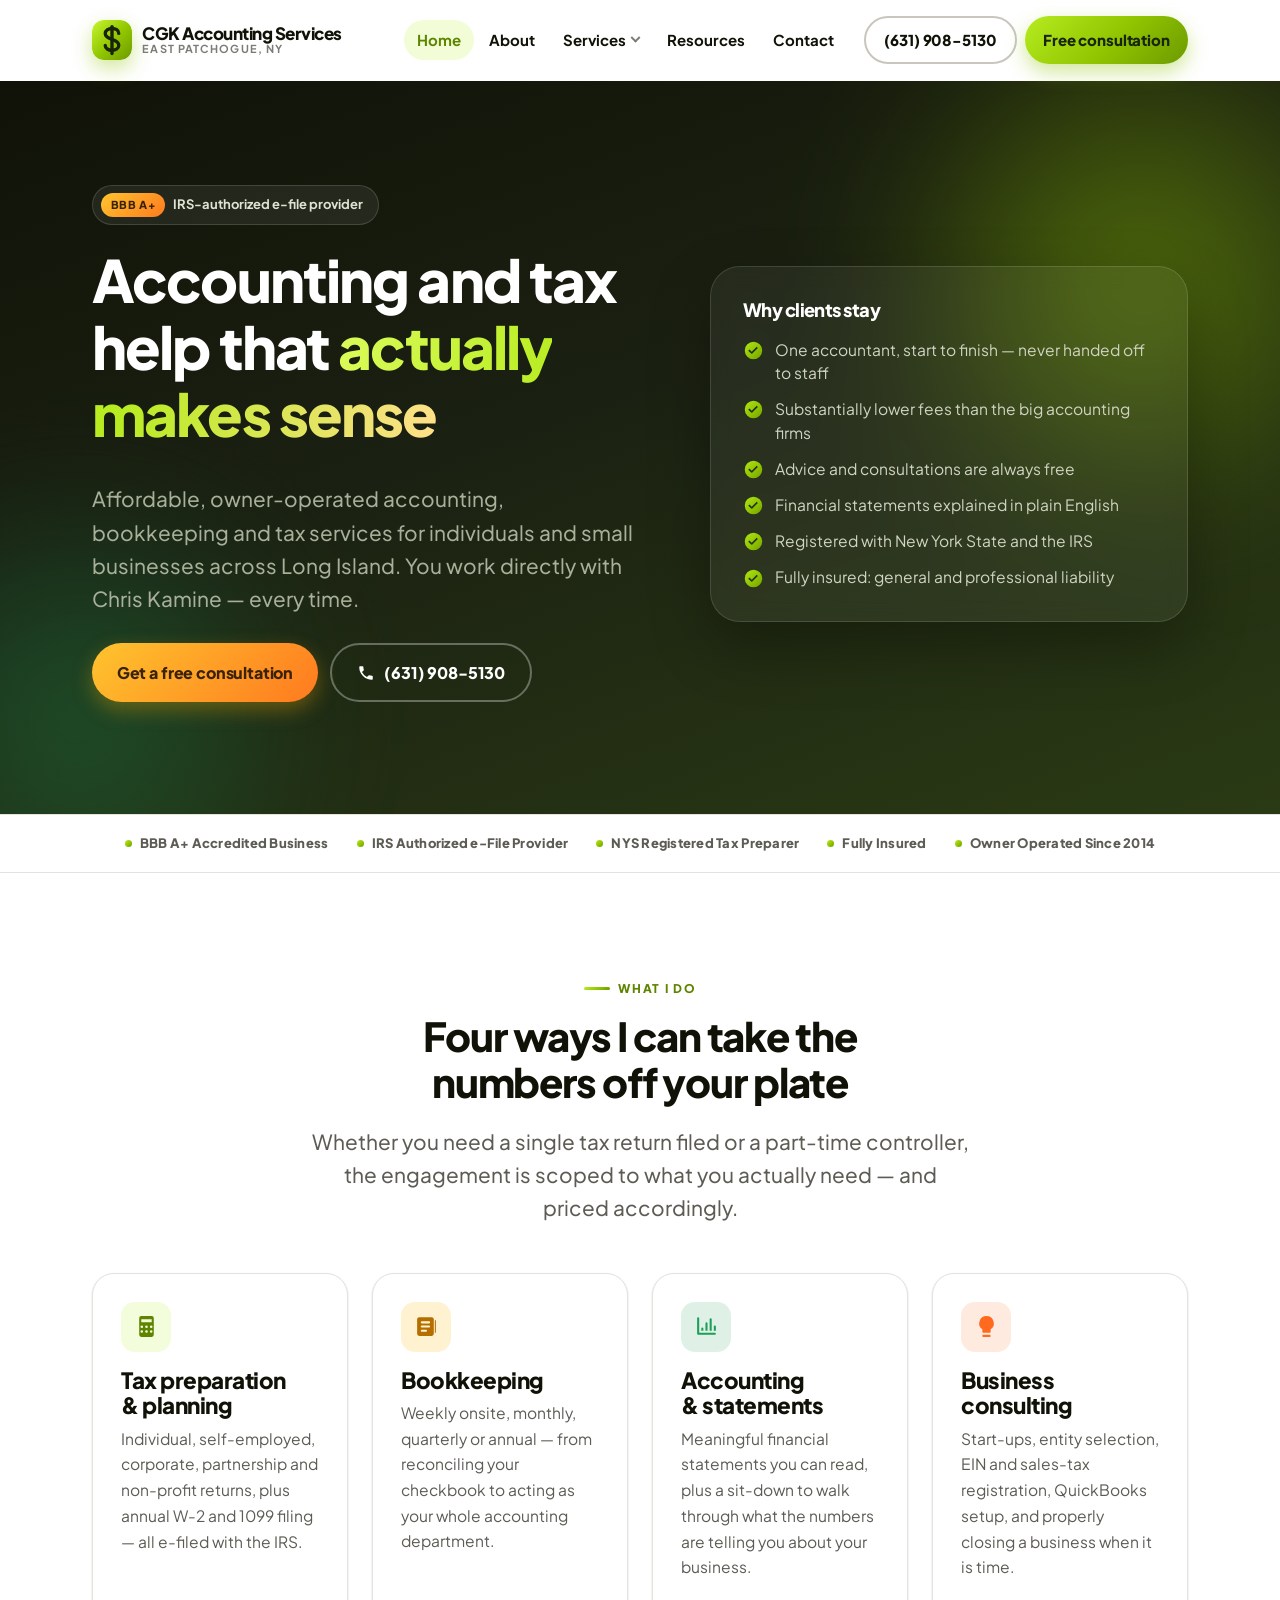
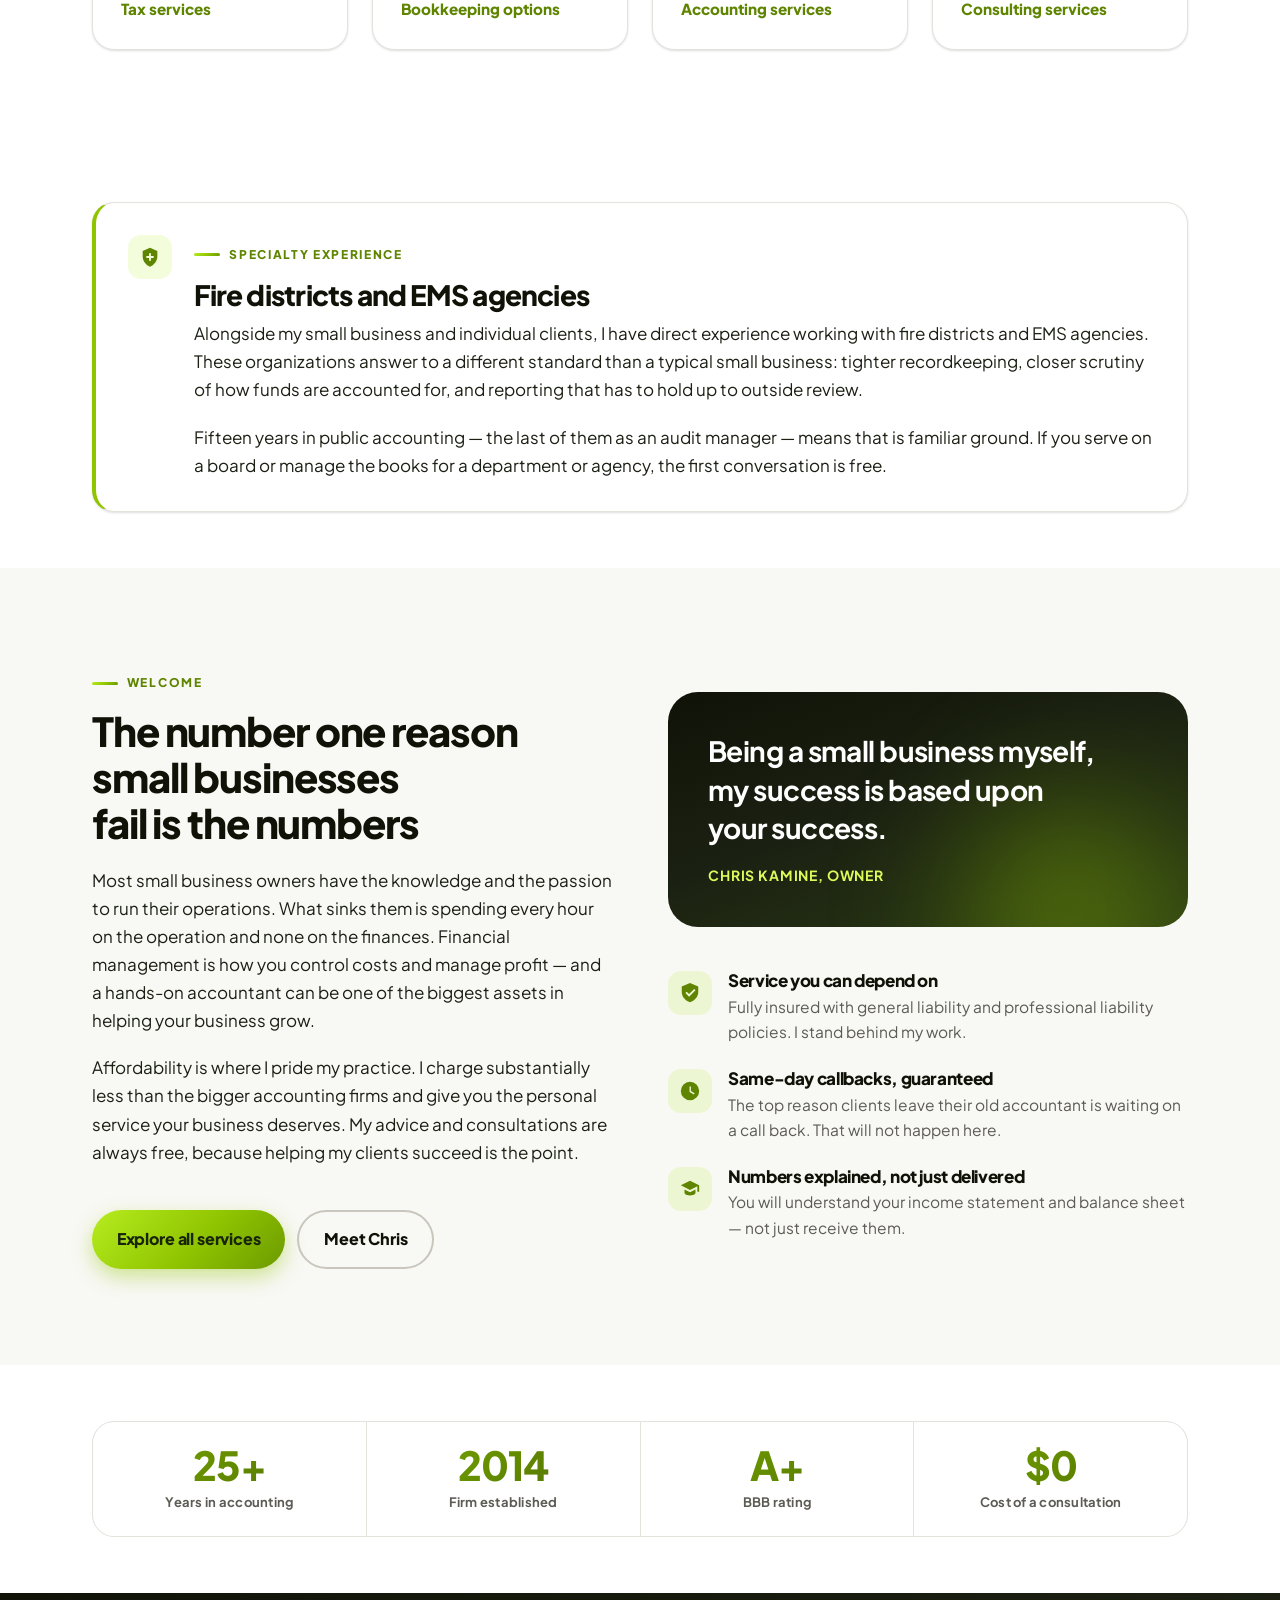
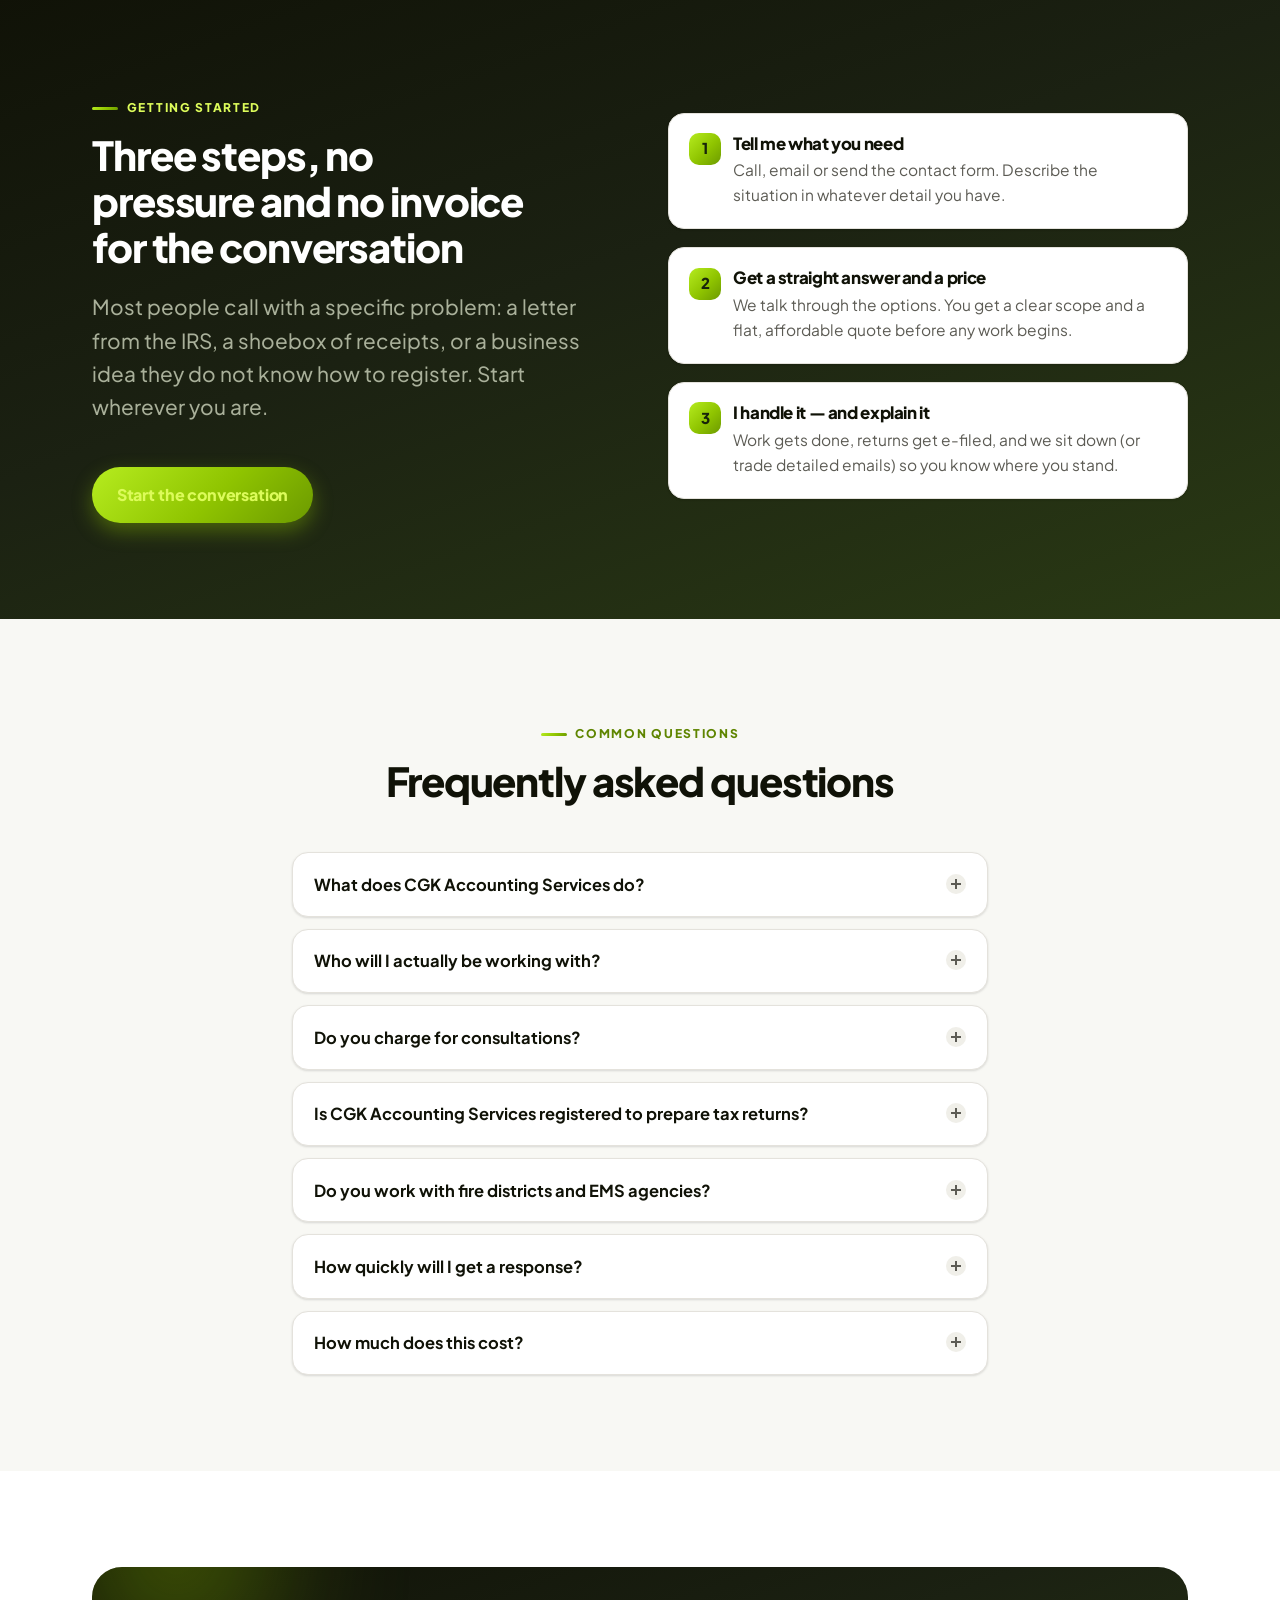
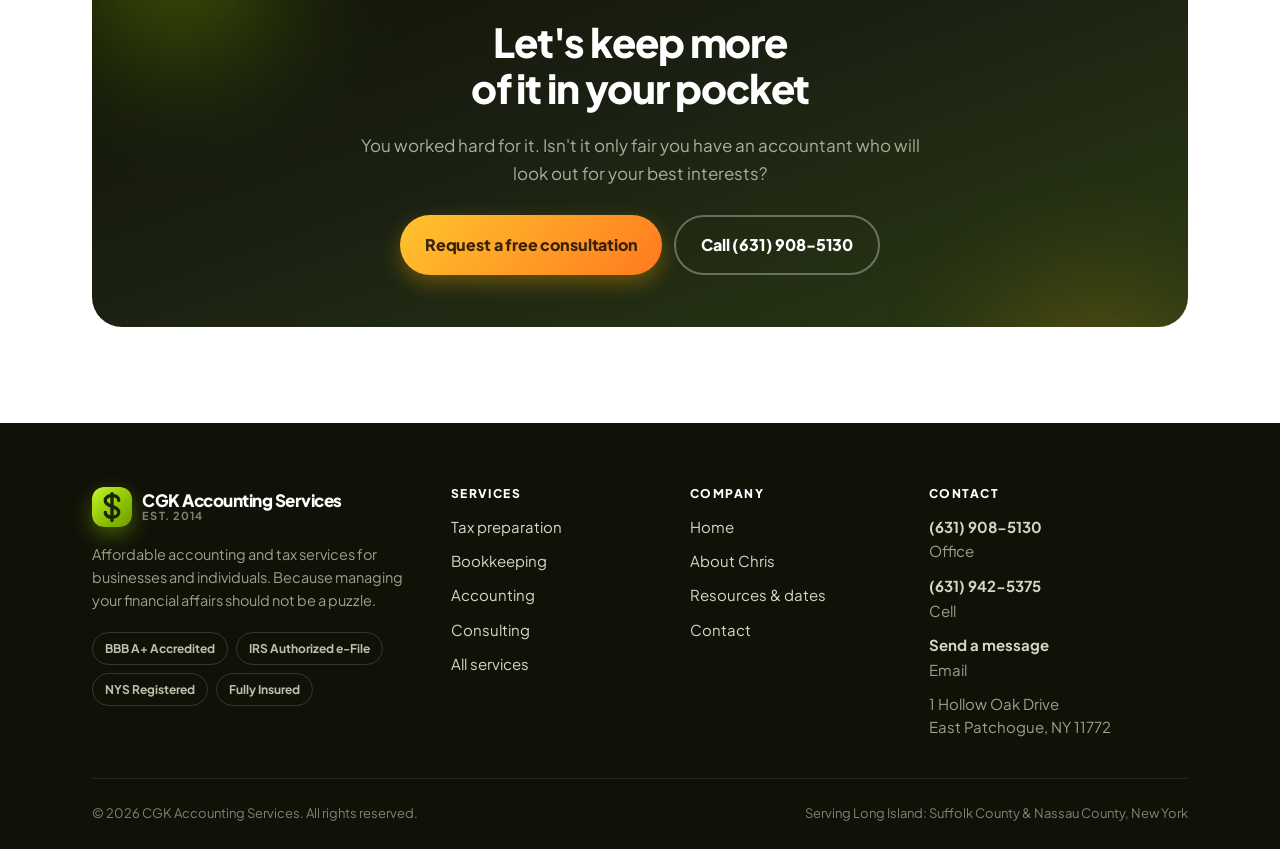
==== index.html @ fcd394e6 "recreated cgkAccounting site, streamlined appearance" ====
<!DOCTYPE html>
<html lang="en" class="no-js">
<head>
<meta charset="utf-8">
<meta name="viewport" content="width=device-width, initial-scale=1, viewport-fit=cover">

<title>Accountant &amp; Tax Preparer, East Patchogue NY | CGK Accounting</title>
<meta name="description" content="Affordable, owner-operated accounting, bookkeeping and tax preparation for Long Island individuals and small businesses. Chris Kamine — IRS-authorized e-file provider, BBB A+ accredited. Free consultations. Call (631) 908-5130.">
<link rel="canonical" href="https://www.cgkaccountingservices.com/">
<meta name="robots" content="index, follow, max-image-preview:large, max-snippet:-1, max-video-preview:-1">
<meta name="author" content="Christopher G. Kamine">
<meta name="geo.region" content="US-NY">
<meta name="geo.placename" content="East Patchogue, New York">
<meta name="theme-color" content="#ffffff" media="(prefers-color-scheme: light)">
<meta name="theme-color" content="#101207" media="(prefers-color-scheme: dark)">

<meta property="og:type" content="website">
<meta property="og:site_name" content="CGK Accounting Services">
<meta property="og:locale" content="en_US">
<meta property="og:url" content="https://www.cgkaccountingservices.com/">
<meta property="og:title" content="CGK Accounting Services | Accountant &amp; Tax Preparer in East Patchogue, NY">
<meta property="og:description" content="Affordable, owner-operated accounting, bookkeeping and tax preparation for Long Island individuals and small businesses. Free consultations. Call (631) 908-5130.">
<meta property="og:image" content="https://www.cgkaccountingservices.com/assets/img/og-image.png">
<meta property="og:image:width" content="1200">
<meta property="og:image:height" content="630">
<meta property="og:image:alt" content="CGK Accounting Services — affordable accounting and tax help on Long Island">
<meta name="twitter:card" content="summary_large_image">
<meta name="twitter:title" content="CGK Accounting Services | Accountant &amp; Tax Preparer in East Patchogue, NY">
<meta name="twitter:description" content="Affordable, owner-operated accounting, bookkeeping and tax preparation for Long Island individuals and small businesses.">
<meta name="twitter:image" content="https://www.cgkaccountingservices.com/assets/img/og-image.png">

<link rel="icon" href="/assets/img/favicon.svg" type="image/svg+xml">
<link rel="apple-touch-icon" href="/assets/img/apple-touch-icon.png">
<link rel="manifest" href="/site.webmanifest">

<link rel="preconnect" href="https://fonts.googleapis.com">
<link rel="preconnect" href="https://fonts.gstatic.com" crossorigin>
<link rel="stylesheet" href="https://fonts.googleapis.com/css2?family=Plus+Jakarta+Sans:wght@400;500;600;700;800&amp;display=swap">
<link rel="stylesheet" href="/assets/css/styles.css">
<script src="/assets/js/main.js" defer></script>

<script type="application/ld+json">
{
  "@context": "https://schema.org",
  "@graph": [
    {
      "@type": "AccountingService",
      "@id": "https://www.cgkaccountingservices.com/#business",
      "name": "CGK Accounting Services",
      "alternateName": "CGK Accounting",
      "url": "https://www.cgkaccountingservices.com/",
      "image": "https://www.cgkaccountingservices.com/assets/img/og-image.png",
      "logo": "https://www.cgkaccountingservices.com/assets/img/logo-mark.svg",
      "description": "Owner-operated accounting, bookkeeping, tax preparation and business consulting for individuals and small businesses on Long Island, New York.",
      "slogan": "Because managing your financial affairs should not be a puzzle.",
      "telephone": "+1-631-908-5130",
      "faxNumber": "+1-631-223-0665",
      "email": "chris.kamine@gmail.com",
      "foundingDate": "2014-03-12",
      "priceRange": "$$",
      "currenciesAccepted": "USD",
      "knowsLanguage": "en-US",
      "address": {
        "@type": "PostalAddress",
        "streetAddress": "1 Hollow Oak Drive",
        "addressLocality": "East Patchogue",
        "addressRegion": "NY",
        "postalCode": "11772",
        "addressCountry": "US"
      },
      "geo": { "@type": "GeoCoordinates", "latitude": 40.7629, "longitude": -72.9757 },
      "areaServed": [
        { "@type": "AdministrativeArea", "name": "Suffolk County, New York" },
        { "@type": "AdministrativeArea", "name": "Nassau County, New York" },
        { "@type": "Place", "name": "Long Island, New York" }
      ],
      "knowsAbout": [
        "Tax preparation",
        "Bookkeeping",
        "Financial statement preparation",
        "Small business formation and dissolution",
        "Fire district accounting",
        "EMS agency accounting",
        "Non-profit accounting"
      ],
      "audience": [
        { "@type": "Audience", "audienceType": "Individuals and families" },
        { "@type": "Audience", "audienceType": "Small businesses" },
        { "@type": "Audience", "audienceType": "Fire districts" },
        { "@type": "Audience", "audienceType": "EMS agencies" },
        { "@type": "Audience", "audienceType": "Non-profit organizations" }
      ],
      "founder": { "@id": "https://www.cgkaccountingservices.com/#chris" },
      "employee": { "@id": "https://www.cgkaccountingservices.com/#chris" },
      "hasOfferCatalog": {
        "@type": "OfferCatalog",
        "name": "Accounting and tax services",
        "itemListElement": [
          { "@type": "Offer", "itemOffered": { "@type": "Service", "name": "Tax preparation and planning", "url": "https://www.cgkaccountingservices.com/tax.html" } },
          { "@type": "Offer", "itemOffered": { "@type": "Service", "name": "Bookkeeping", "url": "https://www.cgkaccountingservices.com/bookkeeping.html" } },
          { "@type": "Offer", "itemOffered": { "@type": "Service", "name": "Accounting and financial statements", "url": "https://www.cgkaccountingservices.com/accounting.html" } },
          { "@type": "Offer", "itemOffered": { "@type": "Service", "name": "Small business consulting", "url": "https://www.cgkaccountingservices.com/consulting.html" } }
        ]
      }
    },
    {
      "@type": "Person",
      "@id": "https://www.cgkaccountingservices.com/#chris",
      "name": "Christopher G. Kamine",
      "alternateName": "Chris Kamine",
      "jobTitle": "Owner and Accountant",
      "url": "https://www.cgkaccountingservices.com/about.html",
      "telephone": "+1-631-908-5130",
      "worksFor": { "@id": "https://www.cgkaccountingservices.com/#business" },
      "knowsAbout": ["Tax preparation", "Bookkeeping", "Financial statements", "Small business formation", "QuickBooks", "Payroll tax", "Sales tax", "Fire district accounting", "EMS agency accounting"],
      "alumniOf": { "@type": "CollegeOrUniversity", "name": "Dowling College" },
      "hasCredential": [
        { "@type": "EducationalOccupationalCredential", "credentialCategory": "degree", "educationalLevel": "Bachelor of Business Administration in Accounting", "recognizedBy": { "@type": "CollegeOrUniversity", "name": "Dowling College" } },
        { "@type": "EducationalOccupationalCredential", "credentialCategory": "Registered Tax Return Preparer", "recognizedBy": { "@type": "GovernmentOrganization", "name": "New York State Department of Taxation and Finance" } },
        { "@type": "EducationalOccupationalCredential", "credentialCategory": "IRS Authorized e-file Provider", "recognizedBy": { "@type": "GovernmentOrganization", "name": "Internal Revenue Service" } }
      ]
    },
    {
      "@type": "WebSite",
      "@id": "https://www.cgkaccountingservices.com/#website",
      "url": "https://www.cgkaccountingservices.com/",
      "name": "CGK Accounting Services",
      "publisher": { "@id": "https://www.cgkaccountingservices.com/#business" },
      "inLanguage": "en-US"
    },
    {
      "@type": "WebPage",
      "@id": "https://www.cgkaccountingservices.com/#webpage",
      "url": "https://www.cgkaccountingservices.com/",
      "name": "CGK Accounting Services | Accountant & Tax Preparer in East Patchogue, NY",
      "isPartOf": { "@id": "https://www.cgkaccountingservices.com/#website" },
      "about": { "@id": "https://www.cgkaccountingservices.com/#business" },
      "primaryImageOfPage": "https://www.cgkaccountingservices.com/assets/img/og-image.png",
      "inLanguage": "en-US"
    },
    {
      "@type": "FAQPage",
      "@id": "https://www.cgkaccountingservices.com/#faq",
      "mainEntity": [
        {
          "@type": "Question",
          "name": "What does CGK Accounting Services do?",
          "acceptedAnswer": { "@type": "Answer", "text": "CGK Accounting Services provides tax preparation and planning, bookkeeping, accounting and financial statements, and small business consulting. Clients include individuals, self-employed people, corporations, partnerships, non-profits, and fire districts and EMS agencies, primarily on Long Island, New York." }
        },
        {
          "@type": "Question",
          "name": "Who will I actually be working with?",
          "acceptedAnswer": { "@type": "Answer", "text": "Chris Kamine, the owner, personally handles every engagement. CGK Accounting Services is a one-person firm, so the person you speak with is the person doing your work." }
        },
        {
          "@type": "Question",
          "name": "Does CGK Accounting Services charge for consultations?",
          "acceptedAnswer": { "@type": "Answer", "text": "No. Advice and consultations are free and are considered part of the service. Questions and answers are never billed separately." }
        },
        {
          "@type": "Question",
          "name": "Is CGK Accounting Services registered to prepare tax returns?",
          "acceptedAnswer": { "@type": "Answer", "text": "Yes. CGK Accounting Services is registered as a tax return preparer with both New York State and the IRS, and is certified by the IRS as an authorized e-file provider. The firm carries both general liability and professional liability (malpractice) insurance and is an accredited business with an A+ rating from the Better Business Bureau." }
        },
        {
          "@type": "Question",
          "name": "Do you work with fire districts and EMS agencies?",
          "acceptedAnswer": { "@type": "Answer", "text": "Yes. In addition to small business and individual clients, CGK Accounting Services has direct experience working with fire districts and EMS agencies. These organizations operate under tighter recordkeeping and reporting expectations than a typical small business, and Chris Kamine's fifteen years in public accounting, the last of them as an audit manager, apply directly to that work." }
        },
        {
          "@type": "Question",
          "name": "How quickly will I get a response?",
          "acceptedAnswer": { "@type": "Answer", "text": "Calls and emails are returned the same business day, guaranteed. Messages sent through the website contact form receive a reply within 24 to 48 hours." }
        },
        {
          "@type": "Question",
          "name": "How much does an accountant at CGK Accounting Services cost?",
          "acceptedAnswer": { "@type": "Answer", "text": "CGK Accounting Services charges substantially less than larger accounting firms. Fees depend on the scope of work, and a quote is provided up front at no charge. Call (631) 908-5130 for pricing on your situation." }
        }
      ]
    }
  ]
}
</script>
</head>
<body>
<a class="skip-link" href="#main">Skip to main content</a>

<header class="site-header">
  <div class="wrap site-header__inner">
    <a class="brand" href="/">
      <img class="brand__mark" src="/assets/img/logo-mark.svg" width="40" height="40" alt="" loading="eager" decoding="async">
      <span class="brand__text">
        <span class="brand__name">CGK Accounting Services</span>
        <span class="brand__tag">East Patchogue, NY</span>
      </span>
    </a>

    <button class="nav-toggle" type="button" aria-expanded="false" aria-controls="site-nav">
      <span class="nav-toggle__bars" aria-hidden="true"></span>
      <span class="visually-hidden">Open menu</span>
    </button>

    <nav class="site-nav" id="site-nav" aria-label="Main">
      <ul class="site-nav__list">
        <li><a class="site-nav__link" href="/" aria-current="page">Home</a></li>
        <li><a class="site-nav__link" href="/about.html">About</a></li>
        <li class="has-sub">
          <button class="sub-toggle" type="button" aria-expanded="false" aria-controls="submenu-services">
            Services <span class="chev" aria-hidden="true"></span>
          </button>
          <ul class="submenu" id="submenu-services">
            <li><a href="/services.html">All services</a></li>
            <li><a href="/tax.html">Tax preparation &amp; planning</a></li>
            <li><a href="/bookkeeping.html">Bookkeeping</a></li>
            <li><a href="/accounting.html">Accounting &amp; financial statements</a></li>
            <li><a href="/consulting.html">Business consulting</a></li>
          </ul>
        </li>
        <li><a class="site-nav__link" href="/resources.html">Resources</a></li>
        <li><a class="site-nav__link" href="/contact-us.html">Contact</a></li>
      </ul>
      <div class="site-nav__cta">
        <a class="btn btn--ghost btn--sm" href="tel:+16319085130">(631) 908-5130</a>
        <a class="btn btn--sm" href="/contact-us.html">Free consultation</a>
      </div>
    </nav>
  </div>
</header>

<main id="main">

  <!-- ===================== Hero ===================== -->
  <section class="hero">
    <div class="wrap hero__grid">
      <div>
        <p class="hero__badge"><b>BBB A+</b> IRS-authorized e-file provider</p>
        <h1>Accounting and tax help that <span class="gradient-text">actually makes sense</span></h1>
        <p class="lede">
          Affordable, owner-operated accounting, bookkeeping and tax services for individuals and
          small businesses across Long Island. You work directly with Chris Kamine — every time.
        </p>
        <div class="btn-row">
          <a class="btn btn--gold" href="/contact-us.html">Get a free consultation</a>
          <a class="btn btn--ghost" href="tel:+16319085130">
            <svg class="ico" viewBox="0 0 24 24" fill="currentColor" aria-hidden="true"><path d="M6.6 10.8a15.1 15.1 0 0 0 6.6 6.6l2.2-2.2a1 1 0 0 1 1-.25 11.4 11.4 0 0 0 3.6.58 1 1 0 0 1 1 1V20a1 1 0 0 1-1 1A17 17 0 0 1 3 4a1 1 0 0 1 1-1h3.5a1 1 0 0 1 1 1c0 1.25.2 2.46.57 3.6a1 1 0 0 1-.25 1l-2.22 2.2Z"/></svg>
            (631) 908-5130
          </a>
        </div>
      </div>

      <div class="hero__card reveal">
        <h2>Why clients stay</h2>
        <ul class="checklist">
          <li>One accountant, start to finish — never handed off to staff</li>
          <li>Substantially lower fees than the big accounting firms</li>
          <li>Advice and consultations are always free</li>
          <li>Financial statements explained in plain English</li>
          <li>Registered with New York State and the IRS</li>
          <li>Fully insured: general and professional liability</li>
        </ul>
      </div>
    </div>
  </section>

  <div class="trustbar">
    <div class="wrap">
      <ul class="trustbar__list">
        <li>BBB A+ Accredited Business</li>
        <li>IRS Authorized e-File Provider</li>
        <li>NYS Registered Tax Preparer</li>
        <li>Fully Insured</li>
        <li>Owner Operated Since 2014</li>
      </ul>
    </div>
  </div>

  <!-- ===================== Services ===================== -->
  <section class="section" aria-labelledby="services-h">
    <div class="wrap">
      <div class="section-head section-head--center reveal">
        <p class="eyebrow">What I do</p>
        <h2 id="services-h">Four ways I can take the numbers off your plate</h2>
        <p class="lede">
          Whether you need a single tax return filed or a part-time controller, the engagement is
          scoped to what you actually need — and priced accordingly.
        </p>
      </div>

      <div class="grid grid--4 reveal-group">
        <article class="card">
          <div class="card__icon" aria-hidden="true">
            <svg viewBox="0 0 24 24" fill="currentColor"><path d="M7 2h10a2 2 0 0 1 2 2v16a2 2 0 0 1-2 2H7a2 2 0 0 1-2-2V4a2 2 0 0 1 2-2Zm0 3v3h10V5H7Zm.5 6a1.25 1.25 0 1 0 0 2.5 1.25 1.25 0 0 0 0-2.5Zm4.5 0a1.25 1.25 0 1 0 0 2.5 1.25 1.25 0 0 0 0-2.5Zm4.5 0a1.25 1.25 0 1 0 0 2.5 1.25 1.25 0 0 0 0-2.5ZM7.5 15.5a1.25 1.25 0 1 0 0 2.5 1.25 1.25 0 0 0 0-2.5Zm4.5 0a1.25 1.25 0 1 0 0 2.5 1.25 1.25 0 0 0 0-2.5Zm4.5 0a1.25 1.25 0 1 0 0 2.5 1.25 1.25 0 0 0 0-2.5Z"/></svg>
          </div>
          <h3>Tax preparation &amp; planning</h3>
          <p>
            Individual, self-employed, corporate, partnership and non-profit returns, plus annual
            W-2 and 1099 filing — all e-filed with the IRS.
          </p>
          <a class="arrow-link card__link" href="/tax.html">Tax services</a>
        </article>

        <article class="card card--gold">
          <div class="card__icon" aria-hidden="true">
            <svg viewBox="0 0 24 24" fill="currentColor"><path d="M5 3h12a2 2 0 0 1 2 2v14a2 2 0 0 1-2 2H5a2 2 0 0 1-2-2V5a2 2 0 0 1 2-2Zm2.5 4a1 1 0 0 0 0 2h7a1 1 0 1 0 0-2h-7Zm0 4a1 1 0 1 0 0 2h7a1 1 0 1 0 0-2h-7Zm0 4a1 1 0 1 0 0 2h4a1 1 0 1 0 0-2h-4ZM20 6h1v12h-1V6Z"/></svg>
          </div>
          <h3>Bookkeeping</h3>
          <p>
            Weekly onsite, monthly, quarterly or annual — from reconciling your checkbook to acting
            as your whole accounting department.
          </p>
          <a class="arrow-link card__link" href="/bookkeeping.html">Bookkeeping options</a>
        </article>

        <article class="card card--forest">
          <div class="card__icon" aria-hidden="true">
            <svg viewBox="0 0 24 24" fill="currentColor"><path d="M4 3a1 1 0 0 1 1 1v14h15a1 1 0 1 1 0 2H4a1 1 0 0 1-1-1V4a1 1 0 0 1 1-1Zm4 10a1 1 0 0 1 1 1v2H7v-2a1 1 0 0 1 1-1Zm4-5a1 1 0 0 1 1 1v7h-2V9a1 1 0 0 1 1-1Zm4-4a1 1 0 0 1 1 1v11h-2V5a1 1 0 0 1 1-1Zm4 7a1 1 0 0 1 1 1v4h-2v-4a1 1 0 0 1 1-1Z"/></svg>
          </div>
          <h3>Accounting &amp; statements</h3>
          <p>
            Meaningful financial statements you can read, plus a sit-down to walk through what the
            numbers are telling you about your business.
          </p>
          <a class="arrow-link card__link" href="/accounting.html">Accounting services</a>
        </article>

        <article class="card card--tangerine">
          <div class="card__icon" aria-hidden="true">
            <svg viewBox="0 0 24 24" fill="currentColor"><path d="M12 2a7 7 0 0 0-4 12.74V17a1 1 0 0 0 1 1h6a1 1 0 0 0 1-1v-2.26A7 7 0 0 0 12 2Zm-3 18h6a1 1 0 0 1 0 2H9a1 1 0 0 1 0-2Z"/></svg>
          </div>
          <h3>Business consulting</h3>
          <p>
            Start-ups, entity selection, EIN and sales-tax registration, QuickBooks setup, and
            properly closing a business when it is time.
          </p>
          <a class="arrow-link card__link" href="/consulting.html">Consulting services</a>
        </article>
      </div>
    </div>
  </section>

  <!-- ===================== Sector experience ===================== -->
  <section class="section section--tight" aria-labelledby="sectors-h">
    <div class="wrap">
      <div class="panel panel--accent callout reveal">
        <span class="feature__icon" aria-hidden="true">
          <svg viewBox="0 0 24 24" fill="currentColor"><path d="M12 2 4 5.5v6c0 5.05 3.84 9.77 8 11 4.16-1.23 8-5.95 8-11v-6L12 2Zm1 6v3h3v2h-3v3h-2v-3H8v-2h3V8h2Z"/></svg>
        </span>
        <div>
          <p class="eyebrow">Specialty experience</p>
            <h2 class="h-compact" id="sectors-h">Fire districts and EMS agencies</h2>
          <p>
            Alongside my small business and individual clients, I have direct experience working
            with fire districts and EMS agencies. These organizations answer to a
            different standard than a typical small business: tighter recordkeeping, closer
            scrutiny of how funds are accounted for, and reporting that has to hold up to outside
            review.
          </p>
          <p class="mb-0">
            Fifteen years in public accounting — the last of them as an audit manager — means that
            is familiar ground. If you serve on a board or manage the books for a department or
            agency, the first conversation is free.
          </p>
        </div>
      </div>
    </div>
  </section>

  <!-- ===================== Welcome / value ===================== -->
  <section class="section section--alt" aria-labelledby="welcome-h">
    <div class="wrap split">
      <div class="reveal">
        <p class="eyebrow">Welcome</p>
        <h2 id="welcome-h">The number one reason small businesses fail is the numbers</h2>
        <p>
          Most small business owners have the knowledge and the passion to run their operations.
          What sinks them is spending every hour on the operation and none on the finances.
          Financial management is how you control costs and manage profit — and a hands-on
          accountant can be one of the biggest assets in helping your business grow.
        </p>
        <p>
          Affordability is where I pride my practice. I charge substantially less than the bigger
          accounting firms and give you the personal service your business deserves. My advice and
          consultations are always free, because helping my clients succeed is the point.
        </p>
        <div class="btn-row mt-lg">
          <a class="btn" href="/services.html">Explore all services</a>
          <a class="btn btn--ghost" href="/about.html">Meet Chris</a>
        </div>
      </div>

      <div class="reveal">
        <blockquote class="quote">
          <p>Being a small business myself, my success is based upon your success.</p>
          <footer>Chris Kamine, Owner</footer>
        </blockquote>

        <ul class="feature-list mt-lg">
          <li class="feature">
            <span class="feature__icon" aria-hidden="true">
              <svg viewBox="0 0 24 24" fill="currentColor"><path d="M12 1 3 5v6c0 5.05 3.84 9.77 9 11 5.16-1.23 9-5.95 9-11V5l-9-4Zm-1 15-4-4 1.4-1.4L11 13.2l5.6-5.6L18 9l-7 7Z"/></svg>
            </span>
            <div>
              <h3>Service you can depend on</h3>
              <p>Fully insured with general liability and professional liability policies. I stand behind my work.</p>
            </div>
          </li>
          <li class="feature">
            <span class="feature__icon" aria-hidden="true">
              <svg viewBox="0 0 24 24" fill="currentColor"><path d="M12 2a10 10 0 1 0 0 20 10 10 0 0 0 0-20Zm1 5v5.1l4 2.4-.8 1.3-4.7-2.8V7h1.5Z"/></svg>
            </span>
            <div>
              <h3>Same-day callbacks, guaranteed</h3>
              <p>The top reason clients leave their old accountant is waiting on a call back. That will not happen here.</p>
            </div>
          </li>
          <li class="feature">
            <span class="feature__icon" aria-hidden="true">
              <svg viewBox="0 0 24 24" fill="currentColor"><path d="M12 3 2 8l10 5 8-4v6h2V8L12 3ZM6 12.5V16c0 1.66 2.69 3 6 3s6-1.34 6-3v-3.5l-6 3-6-3Z"/></svg>
            </span>
            <div>
              <h3>Numbers explained, not just delivered</h3>
              <p>You will understand your income statement and balance sheet — not just receive them.</p>
            </div>
          </li>
        </ul>
      </div>
    </div>
  </section>

  <!-- ===================== Stats ===================== -->
  <section class="section section--tight" aria-label="CGK Accounting Services at a glance">
    <div class="wrap">
      <div class="stats reveal">
        <div class="stat">
          <span class="stat__num">25+</span>
          <span class="stat__label">Years in accounting</span>
        </div>
        <div class="stat">
          <span class="stat__num">2014</span>
          <span class="stat__label">Firm established</span>
        </div>
        <div class="stat">
          <span class="stat__num">A+</span>
          <span class="stat__label">BBB rating</span>
        </div>
        <div class="stat">
          <span class="stat__num">$0</span>
          <span class="stat__label">Cost of a consultation</span>
        </div>
      </div>
    </div>
  </section>

  <!-- ===================== How it works ===================== -->
  <section class="section section--dark" aria-labelledby="how-h">
    <div class="wrap split">
      <div class="reveal">
        <p class="eyebrow">Getting started</p>
        <h2 id="how-h">Three steps, no pressure and no invoice for the conversation</h2>
        <p class="lede">
          Most people call with a specific problem: a letter from the IRS, a shoebox of receipts, or
          a business idea they do not know how to register. Start wherever you are.
        </p>
        <div class="btn-row mt-lg">
          <a class="btn" href="/contact-us.html">Start the conversation</a>
        </div>
      </div>

      <ol class="steps reveal">
        <li>
          <h3>Tell me what you need</h3>
          <p>Call, email or send the contact form. Describe the situation in whatever detail you have.</p>
        </li>
        <li>
          <h3>Get a straight answer and a price</h3>
          <p>We talk through the options. You get a clear scope and a flat, affordable quote before any work begins.</p>
        </li>
        <li>
          <h3>I handle it — and explain it</h3>
          <p>Work gets done, returns get e-filed, and we sit down (or trade detailed emails) so you know where you stand.</p>
        </li>
      </ol>
    </div>
  </section>

  <!-- ===================== FAQ ===================== -->
  <section class="section section--alt" aria-labelledby="faq-h">
    <div class="wrap wrap--narrow">
      <div class="section-head section-head--center reveal">
        <p class="eyebrow">Common questions</p>
        <h2 id="faq-h">Frequently asked questions</h2>
      </div>

      <div class="faq reveal">
        <details>
          <summary>What does CGK Accounting Services do?</summary>
          <div class="faq__body">
            <p>
              CGK Accounting Services provides tax preparation and planning, bookkeeping, accounting
              and financial statements, and small business consulting. Clients include individuals,
              self-employed people, corporations, partnerships, non-profits, and fire districts
              and EMS agencies — primarily on Long Island, New York.
            </p>
          </div>
        </details>

        <details>
          <summary>Who will I actually be working with?</summary>
          <div class="faq__body">
            <p>
              Chris Kamine, the owner. CGK Accounting Services is a one-person firm, so the person
              you speak with on the phone is the person preparing your return and reconciling your
              books. Nothing is handed off to junior staff.
            </p>
          </div>
        </details>

        <details>
          <summary>Do you charge for consultations?</summary>
          <div class="faq__body">
            <p>
              No. Advice and consultations are free and considered part of the service. Questions and
              answers are never billed separately.
            </p>
          </div>
        </details>

        <details>
          <summary>Is CGK Accounting Services registered to prepare tax returns?</summary>
          <div class="faq__body">
            <p>
              Yes. CGK Accounting Services is registered as a tax return preparer with both New
              York State and the IRS, and is certified by the IRS as an authorized e-file provider.
              The firm carries general liability and professional liability (malpractice) insurance
              and is an accredited business with an A+ rating from the Better Business Bureau.
            </p>
          </div>
        </details>

        <details>
          <summary>Do you work with fire districts and EMS agencies?</summary>
          <div class="faq__body">
            <p>
              Yes. Alongside small business and individual clients, CGK Accounting Services has
              direct experience working with fire districts and EMS agencies.
              These organizations operate under tighter recordkeeping and reporting expectations
              than a typical small business, and fifteen years in public accounting — the last of
              them as an audit manager — apply directly to that work.
            </p>
          </div>
        </details>

        <details>
          <summary>How quickly will I get a response?</summary>
          <div class="faq__body">
            <p>
              Calls and emails are returned the same business day — guaranteed. Messages sent through
              the website contact form receive a reply within 24 to 48 hours.
            </p>
          </div>
        </details>

        <details>
          <summary>How much does this cost?</summary>
          <div class="faq__body">
            <p>
              Substantially less than the larger accounting firms. Fees depend on the scope of the
              work, and you get a quote up front at no charge. Call
              <a href="tel:+16319085130">(631) 908-5130</a> to talk through your situation.
            </p>
          </div>
        </details>
      </div>
    </div>
  </section>

  <!-- ===================== CTA ===================== -->
  <section class="section">
    <div class="wrap">
      <div class="cta-band reveal">
        <h2>Let's keep more of it in your pocket</h2>
        <p>
          You worked hard for it. Isn't it only fair you have an accountant who will look out for
          your best interests?
        </p>
        <div class="btn-row">
          <a class="btn btn--gold" href="/contact-us.html">Request a free consultation</a>
          <a class="btn btn--ghost" href="tel:+16319085130">Call (631) 908-5130</a>
        </div>
      </div>
    </div>
  </section>

</main>

<footer class="site-footer">
  <div class="wrap">
    <div class="footer-grid">
      <div class="footer-about">
        <a class="brand" href="/">
          <img class="brand__mark" src="/assets/img/logo-mark.svg" width="40" height="40" alt="" loading="lazy" decoding="async">
          <span class="brand__text">
            <span class="brand__name">CGK Accounting Services</span>
            <span class="brand__tag">Est. 2014</span>
          </span>
        </a>
        <p>
          Affordable accounting and tax services for businesses and individuals. Because managing
          your financial affairs should not be a puzzle.
        </p>
        <div class="footer-badges">
          <span>BBB A+ Accredited</span>
          <span>IRS Authorized e-File</span>
          <span>NYS Registered</span>
          <span>Fully Insured</span>
        </div>
      </div>

      <nav class="footer-col" aria-labelledby="f-services">
        <h2 id="f-services">Services</h2>
        <ul>
          <li><a href="/tax.html">Tax preparation</a></li>
          <li><a href="/bookkeeping.html">Bookkeeping</a></li>
          <li><a href="/accounting.html">Accounting</a></li>
          <li><a href="/consulting.html">Consulting</a></li>
          <li><a href="/services.html">All services</a></li>
        </ul>
      </nav>

      <nav class="footer-col" aria-labelledby="f-company">
        <h2 id="f-company">Company</h2>
        <ul>
          <li><a href="/">Home</a></li>
          <li><a href="/about.html">About Chris</a></li>
          <li><a href="/resources.html">Resources &amp; dates</a></li>
          <li><a href="/contact-us.html">Contact</a></li>
        </ul>
      </nav>

      <div class="footer-col footer-contact">
        <h2 id="f-contact">Contact</h2>
        <ul aria-labelledby="f-contact">
          <li><span class="value"><a href="tel:+16319085130">(631) 908-5130</a></span><br>Office</li>
          <li><span class="value"><a href="tel:+16319425375">(631) 942-5375</a></span><br>Cell</li>
          <li>
            <span class="value">
              <a href="/contact-us.html" data-email-user="chris.kamine" data-email-domain="gmail.com">Send a message</a>
            </span><br>Email
          </li>
          <li>
            <address>1 Hollow Oak Drive<br>East Patchogue, NY 11772</address>
          </li>
        </ul>
      </div>
    </div>

    <div class="footer-bottom">
      <p>&copy; <span data-year>2026</span> CGK Accounting Services. All rights reserved.</p>
      <p>Serving Long Island: Suffolk County &amp; Nassau County, New York</p>
    </div>
  </div>
</footer>

<div class="callbar">
  <a class="btn btn--ghost btn--sm" href="tel:+16319085130">Call now</a>
  <a class="btn btn--sm" href="/contact-us.html">Free consult</a>
</div>

</body>
</html>
---- assets/css/styles.css ----
/* ==========================================================================
   CGK Accounting Services — design system
   Mobile-first. No frameworks, no build step.
   ========================================================================== */

/* --------------------------------------------------------------------------
   1. Tokens
   -------------------------------------------------------------------------- */
:root {
  /* Brand palette.
     Carried over from the original site — lime green (#99CC00), charcoal and
     the warm off-white #E4E2DC — but pushed harder: the greens are more
     saturated, the neutrals warmer, and gold/tangerine come in as accents. */
  --ink-900: #101207;
  --ink-800: #1c2014;
  --ink-700: #282d1c;
  --char-600: #3a4029;
  --char-500: #4e5440;

  --lime-300: #dcfb5a;
  --lime-400: #b6ec1f;
  --lime-500: #8fc400;
  --lime-600: #5f8500;

  --gold-300: #ffe08a;
  --gold-400: #ffc42e;
  --gold-500: #f0a500;

  --forest-500: #1e9e57;
  --tangerine-500: #ff6a1f;
  --danger-500: #d5342b;

  --stone-50: #f8f8f4;
  --stone-100: #f0efe9;
  --stone-200: #e4e2dc;
  --stone-300: #c8c6bd;
  --stone-500: #7c7b76;
  --stone-600: #5c5b54;
  --stone-700: #3d3c36;

  --white: #ffffff;

  /* Semantic */
  --bg: var(--white);
  --bg-alt: var(--stone-50);
  --text: var(--ink-800);
  --text-muted: var(--stone-600);
  --border: var(--stone-200);
  --accent: var(--lime-600);

  /* Gradients */
  --grad-brand: linear-gradient(135deg, var(--lime-400) 0%, var(--lime-500) 55%, #6c9a00 100%);
  /* Deeper version for gradient-clipped text, which needs to stay legible on white. */
  --grad-brand-deep: linear-gradient(135deg, #79ab00 0%, var(--lime-600) 60%, #47660a 100%);
  --grad-warm: linear-gradient(135deg, var(--gold-400) 0%, #ff7a1f 100%);
  --grad-dark: linear-gradient(160deg, var(--ink-900) 0%, #1b2112 45%, #2a3a14 100%);
  --grad-text: linear-gradient(100deg, var(--lime-300) 0%, var(--lime-400) 42%, var(--gold-300) 100%);

  /* Elevation */
  --shadow-sm: 0 1px 2px rgba(16, 18, 7, 0.06), 0 1px 3px rgba(16, 18, 7, 0.08);
  --shadow-md: 0 4px 12px rgba(16, 18, 7, 0.07), 0 12px 28px rgba(16, 18, 7, 0.08);
  --shadow-lg: 0 10px 24px rgba(16, 18, 7, 0.09), 0 28px 60px rgba(16, 18, 7, 0.13);
  --shadow-lime: 0 8px 20px rgba(143, 196, 0, 0.4);
  --shadow-gold: 0 8px 20px rgba(240, 165, 0, 0.34);

  /* Geometry */
  --r-sm: 10px;
  --r-md: 16px;
  --r-lg: 22px;
  --r-xl: 30px;
  --r-pill: 999px;

  /* Layout */
  --wrap: 1160px;
  --wrap-narrow: 760px;
  --gutter: 20px;
  --header-h: 68px;

  /* Type */
  --font-sans: "Plus Jakarta Sans", ui-sans-serif, system-ui, -apple-system, "Segoe UI", Roboto,
    "Helvetica Neue", Arial, sans-serif;
  --font-mono: ui-monospace, SFMono-Regular, "SF Mono", Menlo, Consolas, monospace;

  --ease: cubic-bezier(0.22, 1, 0.36, 1);
}

@media (min-width: 720px) {
  :root {
    --gutter: 32px;
    --header-h: 80px;
  }
}

/* --------------------------------------------------------------------------
   2. Reset & base
   -------------------------------------------------------------------------- */
*,
*::before,
*::after {
  box-sizing: border-box;
}

html {
  -webkit-text-size-adjust: 100%;
  scroll-behavior: smooth;
  scroll-padding-top: calc(var(--header-h) + 16px);
}

body {
  margin: 0;
  background: var(--bg);
  color: var(--text);
  font-family: var(--font-sans);
  font-size: 1.0625rem;
  line-height: 1.65;
  font-weight: 400;
  -webkit-font-smoothing: antialiased;
  -moz-osx-font-smoothing: grayscale;
  overflow-x: hidden;
}

body.nav-open {
  overflow: hidden;
}

img,
svg,
picture,
video {
  display: block;
  max-width: 100%;
  height: auto;
}

h1,
h2,
h3,
h4 {
  margin: 0 0 0.5em;
  line-height: 1.15;
  letter-spacing: -0.022em;
  font-weight: 800;
  color: var(--ink-900);
  text-wrap: balance;
}

h1 {
  font-size: clamp(2.05rem, 6.2vw, 3.65rem);
  letter-spacing: -0.032em;
}
h2 {
  font-size: clamp(1.65rem, 4.4vw, 2.5rem);
  letter-spacing: -0.028em;
}
h3 {
  font-size: clamp(1.18rem, 2.6vw, 1.4rem);
}
h4 {
  font-size: 1.0625rem;
}

p {
  margin: 0 0 1.15em;
  text-wrap: pretty;
}

a {
  color: var(--lime-600);
  text-decoration-color: color-mix(in srgb, var(--lime-600) 35%, transparent);
  text-underline-offset: 3px;
  transition: color 0.18s var(--ease), text-decoration-color 0.18s var(--ease);
}

a:hover {
  color: var(--ink-900);
  text-decoration-color: currentColor;
}

ul,
ol {
  padding-left: 1.2em;
}

li + li {
  margin-top: 0.35em;
}

strong {
  font-weight: 700;
  color: var(--ink-900);
}

hr {
  border: 0;
  height: 1px;
  background: var(--border);
  margin: 2.5rem 0;
}

:focus-visible {
  outline: 3px solid var(--lime-500);
  outline-offset: 3px;
  border-radius: 4px;
}

::selection {
  background: var(--lime-400);
  color: var(--ink-900);
}

/* --------------------------------------------------------------------------
   3. Layout primitives
   -------------------------------------------------------------------------- */
.wrap {
  width: 100%;
  max-width: var(--wrap);
  margin-inline: auto;
  padding-inline: var(--gutter);
}

.wrap--narrow {
  max-width: var(--wrap-narrow);
}

.section {
  padding-block: clamp(3.25rem, 8vw, 6rem);
}

.section--tight {
  padding-block: clamp(2.25rem, 5vw, 3.5rem);
}

.section--alt {
  background: var(--bg-alt);
}

.section--dark {
  background: var(--grad-dark);
  color: #cfe0ef;
  position: relative;
  overflow: hidden;
}

.section--dark h1,
.section--dark h2,
.section--dark h3,
.section--dark h4,
.section--dark strong {
  color: var(--white);
}

.section--dark a {
  color: var(--lime-300);
}
.section--dark a:hover {
  color: var(--white);
}

.stack > * + * {
  margin-top: 1.1rem;
}

/* Stop short grid items from stretching to match their tallest neighbour. */
.grid--start {
  align-items: start;
}

.grid {
  display: grid;
  gap: 1.15rem;
}

@media (min-width: 620px) {
  .grid--2 {
    grid-template-columns: repeat(2, 1fr);
  }
}

@media (min-width: 620px) {
  .grid--3 {
    grid-template-columns: repeat(2, 1fr);
  }
}
@media (min-width: 940px) {
  .grid--3 {
    grid-template-columns: repeat(3, 1fr);
  }
  .grid {
    gap: 1.5rem;
  }
}

@media (min-width: 620px) {
  .grid--4 {
    grid-template-columns: repeat(2, 1fr);
  }
}
@media (min-width: 1000px) {
  .grid--4 {
    grid-template-columns: repeat(4, 1fr);
  }
}

.skip-link {
  position: absolute;
  left: 50%;
  top: 0;
  transform: translate(-50%, -120%);
  z-index: 200;
  background: var(--ink-900);
  color: var(--white);
  padding: 0.75rem 1.25rem;
  border-radius: 0 0 var(--r-sm) var(--r-sm);
  font-weight: 700;
  text-decoration: none;
  transition: transform 0.2s var(--ease);
}

.skip-link:focus {
  transform: translate(-50%, 0);
  color: var(--white);
}

/* --------------------------------------------------------------------------
   4. Typography helpers
   -------------------------------------------------------------------------- */
.eyebrow {
  display: inline-flex;
  align-items: center;
  gap: 0.55rem;
  font-size: 0.75rem;
  font-weight: 800;
  letter-spacing: 0.14em;
  text-transform: uppercase;
  color: var(--lime-600);
  margin-bottom: 0.9rem;
}

.eyebrow::before {
  content: "";
  width: 26px;
  height: 3px;
  border-radius: var(--r-pill);
  background: var(--grad-brand);
}

.section--dark .eyebrow {
  color: var(--lime-300);
}

.lede {
  font-size: clamp(1.075rem, 2.2vw, 1.3rem);
  line-height: 1.6;
  color: var(--text-muted);
  font-weight: 450;
}

.section--dark .lede {
  color: #a9b09a;
}

.gradient-text {
  background: var(--grad-text);
  -webkit-background-clip: text;
  background-clip: text;
  color: transparent;
}

.section-head {
  max-width: 44rem;
  margin-bottom: clamp(2rem, 4vw, 3rem);
}

.section-head--center {
  margin-inline: auto;
  text-align: center;
}

/* An h2 that sits inside a card or panel rather than leading a section. */
.h-compact {
  font-size: clamp(1.3rem, 3vw, 1.75rem);
  margin-bottom: 0.5rem;
}

.text-center {
  text-align: center;
}

/* --------------------------------------------------------------------------
   5. Buttons
   -------------------------------------------------------------------------- */
.btn {
  --btn-bg: var(--grad-brand);
  --btn-fg: #18250a;
  display: inline-flex;
  align-items: center;
  justify-content: center;
  gap: 0.6rem;
  padding: 0.9rem 1.55rem;
  min-height: 52px;
  border: 0;
  border-radius: var(--r-pill);
  background: var(--btn-bg);
  color: var(--btn-fg);
  font: inherit;
  font-size: 1rem;
  font-weight: 800;
  letter-spacing: -0.01em;
  text-decoration: none;
  cursor: pointer;
  white-space: nowrap;
  box-shadow: var(--shadow-lime);
  transition: transform 0.18s var(--ease), box-shadow 0.18s var(--ease), filter 0.18s var(--ease);
}

.btn:hover {
  color: var(--btn-fg);
  transform: translateY(-2px);
  filter: saturate(1.15) brightness(1.04);
  box-shadow: 0 12px 28px rgba(15, 191, 163, 0.42);
}

.btn:active {
  transform: translateY(0);
}

.btn--gold {
  --btn-bg: var(--grad-warm);
  --btn-fg: #3a2205;
  box-shadow: var(--shadow-gold);
}
.btn--gold:hover {
  box-shadow: 0 12px 28px rgba(255, 169, 22, 0.42);
}

.btn--ghost {
  --btn-bg: transparent;
  --btn-fg: var(--ink-900);
  box-shadow: none;
  border: 2px solid var(--stone-300);
}
.btn--ghost:hover {
  box-shadow: none;
  border-color: var(--ink-900);
  background: var(--white);
}

/* Ghost buttons sitting on any dark surface */
.section--dark .btn--ghost,
.hero .btn--ghost,
.page-hero .btn--ghost,
.cta-band .btn--ghost,
.quote .btn--ghost {
  --btn-fg: var(--white);
  border-color: rgba(255, 255, 255, 0.32);
}

.section--dark .btn--ghost:hover,
.hero .btn--ghost:hover,
.page-hero .btn--ghost:hover,
.cta-band .btn--ghost:hover,
.quote .btn--ghost:hover {
  background: rgba(255, 255, 255, 0.12);
  border-color: rgba(255, 255, 255, 0.65);
}

.btn--sm {
  min-height: 44px;
  padding: 0.6rem 1.15rem;
  font-size: 0.9375rem;
}

.btn--block {
  width: 100%;
}

.btn-row {
  display: flex;
  flex-wrap: wrap;
  gap: 0.75rem;
}

.text-center .btn-row,
.section-head--center .btn-row {
  justify-content: center;
}

.btn .ico {
  width: 18px;
  height: 18px;
  flex: none;
}

/* Text link with arrow */
.arrow-link {
  display: inline-flex;
  align-items: center;
  gap: 0.4rem;
  font-weight: 800;
  font-size: 0.95rem;
  text-decoration: none;
  color: var(--lime-600);
}

.arrow-link::after {
  content: "→";
  transition: transform 0.18s var(--ease);
}

.arrow-link:hover::after {
  transform: translateX(4px);
}

/* --------------------------------------------------------------------------
   6. Header / navigation
   -------------------------------------------------------------------------- */
.site-header {
  position: sticky;
  top: 0;
  z-index: 100;
  border-bottom: 1px solid transparent;
  transition: box-shadow 0.25s var(--ease), border-color 0.25s var(--ease);
}

/* The frosted backdrop lives on a pseudo-element rather than the header
   itself: backdrop-filter on an element makes it the containing block for
   position:fixed descendants, which would trap the mobile nav panel inside
   the header's 68px box. */
.site-header::before {
  content: "";
  position: absolute;
  inset: 0;
  z-index: -1;
  background: rgba(255, 255, 255, 0.82);
  -webkit-backdrop-filter: saturate(180%) blur(14px);
  backdrop-filter: saturate(180%) blur(14px);
}

.site-header.is-stuck {
  border-bottom-color: var(--border);
  box-shadow: 0 6px 24px rgba(16, 18, 7, 0.08);
}

.site-header__inner {
  display: flex;
  align-items: center;
  justify-content: space-between;
  gap: 1rem;
  min-height: var(--header-h);
}

/* Brand */
.brand {
  display: inline-flex;
  align-items: center;
  gap: 0.65rem;
  text-decoration: none;
  color: var(--ink-900);
  flex: none;
}

.brand:hover {
  color: var(--ink-900);
}

.brand__mark {
  width: 40px;
  height: 40px;
  flex: none;
  border-radius: 12px;
  box-shadow: var(--shadow-lime);
}

.brand__text {
  display: flex;
  flex-direction: column;
  line-height: 1.05;
}

.brand__name {
  font-weight: 800;
  font-size: 1.0625rem;
  letter-spacing: -0.03em;
}

.brand__tag {
  font-size: 0.6875rem;
  font-weight: 700;
  letter-spacing: 0.1em;
  text-transform: uppercase;
  color: var(--stone-500);
}

@media (max-width: 400px) {
  .brand__tag {
    display: none;
  }
}

/* Nav toggle */
.nav-toggle {
  display: inline-flex;
  align-items: center;
  justify-content: center;
  width: 48px;
  height: 48px;
  margin-right: -10px;
  padding: 0;
  border: 0;
  border-radius: var(--r-sm);
  background: transparent;
  color: var(--ink-900);
  cursor: pointer;
}

.nav-toggle__bars {
  position: relative;
  width: 22px;
  height: 2px;
  border-radius: 2px;
  background: currentColor;
  transition: background-color 0.2s var(--ease);
}

.nav-toggle__bars::before,
.nav-toggle__bars::after {
  content: "";
  position: absolute;
  left: 0;
  width: 22px;
  height: 2px;
  border-radius: 2px;
  background: currentColor;
  transition: transform 0.25s var(--ease);
}

.nav-toggle__bars::before {
  top: -7px;
}
.nav-toggle__bars::after {
  top: 7px;
}

.nav-toggle[aria-expanded="true"] .nav-toggle__bars {
  background: transparent;
}
.nav-toggle[aria-expanded="true"] .nav-toggle__bars::before {
  transform: translateY(7px) rotate(45deg);
}
.nav-toggle[aria-expanded="true"] .nav-toggle__bars::after {
  transform: translateY(-7px) rotate(-45deg);
}

/* Mobile nav panel */
.site-nav {
  position: fixed;
  inset: var(--header-h) 0 0;
  z-index: 99;
  background: var(--white);
  padding: 1.25rem var(--gutter) 2.5rem;
  overflow-y: auto;
  overscroll-behavior: contain;
  opacity: 0;
  visibility: hidden;
  transform: translateY(-10px);
  transition: opacity 0.22s var(--ease), transform 0.22s var(--ease), visibility 0.22s;
}

.site-nav.is-open {
  opacity: 1;
  visibility: visible;
  transform: none;
}

.site-nav__list {
  list-style: none;
  margin: 0;
  padding: 0;
  display: flex;
  flex-direction: column;
}

.site-nav__list > li + li {
  margin-top: 0;
  border-top: 1px solid var(--stone-100);
}

.site-nav__link {
  display: block;
  padding: 0.95rem 0.25rem;
  font-size: 1.125rem;
  font-weight: 700;
  color: var(--ink-900);
  text-decoration: none;
}

.site-nav__link[aria-current="page"] {
  color: var(--lime-600);
}

/* Submenu */
.has-sub {
  position: relative;
}

.sub-toggle {
  display: flex;
  align-items: center;
  justify-content: space-between;
  width: 100%;
  padding: 0.95rem 0.25rem;
  border: 0;
  background: none;
  font: inherit;
  font-size: 1.125rem;
  font-weight: 700;
  color: var(--ink-900);
  cursor: pointer;
  text-align: left;
}

.sub-toggle .chev {
  width: 12px;
  height: 12px;
  border-right: 2.5px solid currentColor;
  border-bottom: 2.5px solid currentColor;
  transform: rotate(45deg) translate(-2px, -2px);
  transition: transform 0.22s var(--ease);
  flex: none;
  color: var(--stone-500);
}

.sub-toggle[aria-expanded="true"] .chev {
  transform: rotate(-135deg) translate(-3px, -3px);
}

.submenu {
  list-style: none;
  margin: 0 0 0.75rem;
  padding: 0 0 0 0.9rem;
  border-left: 2px solid var(--stone-200);
  display: none;
}

.submenu.is-open {
  display: block;
}

.submenu li + li {
  margin-top: 0;
}

.submenu a {
  display: block;
  padding: 0.6rem 0.25rem;
  font-size: 1rem;
  font-weight: 600;
  color: var(--stone-700);
  text-decoration: none;
}

.submenu a:hover,
.submenu a[aria-current="page"] {
  color: var(--lime-600);
}

.site-nav__cta {
  margin-top: 1.5rem;
  display: grid;
  gap: 0.7rem;
}

/* Desktop nav */
@media (min-width: 1000px) {
  .nav-toggle {
    display: none;
  }

  .site-nav {
    position: static;
    inset: auto;
    display: flex;
    align-items: center;
    gap: 0.35rem;
    padding: 0;
    overflow: visible;
    background: none;
    opacity: 1;
    visibility: visible;
    transform: none;
  }

  .site-nav__list {
    flex-direction: row;
    align-items: center;
    gap: 0.15rem;
  }

  .site-nav__list > li + li {
    border-top: 0;
  }

  .site-nav__link,
  .sub-toggle {
    padding: 0.5rem 0.8rem;
    font-size: 0.9375rem;
    font-weight: 700;
    border-radius: var(--r-pill);
    width: auto;
    gap: 0.35rem;
    transition: background-color 0.18s var(--ease), color 0.18s var(--ease);
  }

  .site-nav__link:hover,
  .sub-toggle:hover {
    background: var(--stone-100);
  }

  .site-nav__link[aria-current="page"] {
    background: color-mix(in srgb, var(--lime-400) 18%, transparent);
    color: var(--lime-600);
  }

  .sub-toggle .chev {
    width: 7px;
    height: 7px;
    border-width: 2px;
  }

  .submenu {
    display: block;
    position: absolute;
    top: calc(100% + 10px);
    left: 0;
    min-width: 260px;
    margin: 0;
    padding: 0.5rem;
    background: var(--white);
    border: 1px solid var(--border);
    border-radius: var(--r-md);
    box-shadow: var(--shadow-lg);
    opacity: 0;
    visibility: hidden;
    transform: translateY(-6px);
    transition: opacity 0.18s var(--ease), transform 0.18s var(--ease), visibility 0.18s;
  }

  .has-sub::after {
    /* hover bridge so the menu doesn't close in the gap */
    content: "";
    position: absolute;
    top: 100%;
    left: 0;
    right: 0;
    height: 12px;
  }

  .has-sub:hover .submenu,
  .has-sub:focus-within .submenu,
  .submenu.is-open {
    opacity: 1;
    visibility: visible;
    transform: none;
  }

  .submenu a {
    padding: 0.6rem 0.75rem;
    border-radius: var(--r-sm);
    font-size: 0.9375rem;
  }

  .submenu a:hover {
    background: var(--stone-100);
  }

  .site-nav__cta {
    margin: 0 0 0 0.75rem;
    display: flex;
    gap: 0.5rem;
  }

  .site-nav__cta .btn--ghost {
    display: none;
  }
}

@media (min-width: 1120px) {
  .site-nav__cta .btn--ghost {
    display: inline-flex;
  }
}

/* --------------------------------------------------------------------------
   7. Hero
   -------------------------------------------------------------------------- */
.hero {
  position: relative;
  background: var(--grad-dark);
  color: #d4d8c8;
  overflow: hidden;
  padding-block: clamp(3rem, 9vw, 6.5rem) clamp(3.5rem, 9vw, 7rem);
  isolation: isolate;
}

.hero::before,
.hero::after {
  content: "";
  position: absolute;
  border-radius: 50%;
  filter: blur(70px);
  opacity: 0.5;
  z-index: -1;
  pointer-events: none;
}

.hero::before {
  width: 46vw;
  min-width: 320px;
  aspect-ratio: 1;
  top: -14%;
  right: -12%;
  background: radial-gradient(circle, var(--lime-500) 0%, transparent 68%);
}

.hero::after {
  width: 40vw;
  min-width: 280px;
  aspect-ratio: 1;
  bottom: -22%;
  left: -14%;
  background: radial-gradient(circle, var(--forest-500) 0%, transparent 68%);
  opacity: 0.4;
}

.hero__grid {
  position: relative;
  display: grid;
  gap: clamp(2rem, 5vw, 3.5rem);
  align-items: center;
}

@media (min-width: 960px) {
  .hero__grid {
    grid-template-columns: minmax(0, 1.08fr) minmax(0, 0.92fr);
  }
}

.hero h1 {
  color: var(--white);
  margin-bottom: 0.6em;
}

.hero .lede {
  color: #a9b09a;
  max-width: 34rem;
}

.hero .btn-row {
  margin-top: 1.75rem;
}

.hero__note {
  margin-top: 1.25rem;
  font-size: 0.875rem;
  color: #8a9179;
}

/* Badge pill above headline */
.hero__badge {
  display: inline-flex;
  align-items: center;
  gap: 0.5rem;
  padding: 0.42rem 0.9rem 0.42rem 0.5rem;
  margin-bottom: 1.3rem;
  border-radius: var(--r-pill);
  background: rgba(255, 255, 255, 0.07);
  border: 1px solid rgba(255, 255, 255, 0.14);
  font-size: 0.8125rem;
  font-weight: 700;
  color: #dfe3d4;
}

.hero__badge b {
  display: inline-flex;
  align-items: center;
  flex: none;
  padding: 0.2rem 0.6rem;
  border-radius: var(--r-pill);
  background: var(--grad-warm);
  color: #3a2205;
  font-size: 0.6875rem;
  font-weight: 800;
  letter-spacing: 0.06em;
  text-transform: uppercase;
  white-space: nowrap;
}

/* Hero card (right column) */
.hero__card {
  background: rgba(255, 255, 255, 0.055);
  border: 1px solid rgba(255, 255, 255, 0.13);
  border-radius: var(--r-xl);
  padding: clamp(1.4rem, 3.5vw, 2rem);
  -webkit-backdrop-filter: blur(10px);
  backdrop-filter: blur(10px);
  box-shadow: 0 24px 60px rgba(0, 0, 0, 0.3);
}

.hero__card h2 {
  font-size: 1.15rem;
  color: var(--white);
  margin-bottom: 1.1rem;
}

.checklist {
  list-style: none;
  margin: 0;
  padding: 0;
  display: grid;
  gap: 0.8rem;
}

.checklist li {
  position: relative;
  margin: 0;
  padding-left: 2rem;
  font-size: 0.975rem;
  line-height: 1.5;
  color: #d0d5c3;
}

.checklist li::before {
  content: "";
  position: absolute;
  left: 0;
  top: 0.15em;
  width: 21px;
  height: 21px;
  border-radius: 50%;
  background: var(--grad-brand);
  /* checkmark */
  -webkit-mask: url("data:image/svg+xml,%3Csvg xmlns='http://www.w3.org/2000/svg' viewBox='0 0 24 24'%3E%3Cpath d='M12 2a10 10 0 1 0 0 20 10 10 0 0 0 0-20Zm5 7.2-6.3 6.3a1 1 0 0 1-1.4 0L6 12.2l1.4-1.4 2.6 2.6 5.6-5.6L17 9.2Z'/%3E%3C/svg%3E")
    center / contain no-repeat;
  mask: url("data:image/svg+xml,%3Csvg xmlns='http://www.w3.org/2000/svg' viewBox='0 0 24 24'%3E%3Cpath d='M12 2a10 10 0 1 0 0 20 10 10 0 0 0 0-20Zm5 7.2-6.3 6.3a1 1 0 0 1-1.4 0L6 12.2l1.4-1.4 2.6 2.6 5.6-5.6L17 9.2Z'/%3E%3C/svg%3E")
    center / contain no-repeat;
}

.checklist--light li {
  color: var(--stone-700);
}

/* Page hero (interior pages) */
.page-hero {
  position: relative;
  background: var(--grad-dark);
  color: #a9b09a;
  overflow: hidden;
  padding-block: clamp(2.5rem, 7vw, 4.5rem) clamp(2.75rem, 7vw, 4.75rem);
  isolation: isolate;
}

.page-hero::before {
  content: "";
  position: absolute;
  z-index: -1;
  width: 44vw;
  min-width: 300px;
  aspect-ratio: 1;
  top: -35%;
  right: -10%;
  border-radius: 50%;
  filter: blur(70px);
  opacity: 0.45;
  background: radial-gradient(circle, var(--lime-500) 0%, transparent 68%);
  pointer-events: none;
}

.page-hero h1 {
  color: var(--white);
}

.page-hero .lede {
  max-width: 46rem;
  color: #a9b09a;
}

/* Breadcrumbs */
.crumbs {
  margin-bottom: 1.1rem;
  font-size: 0.8125rem;
  font-weight: 600;
}

.crumbs ol {
  display: flex;
  flex-wrap: wrap;
  align-items: center;
  gap: 0.45rem;
  list-style: none;
  margin: 0;
  padding: 0;
}

.crumbs li {
  margin: 0;
  display: inline-flex;
  align-items: center;
  gap: 0.45rem;
  color: #8a9179;
}

.crumbs li + li::before {
  content: "/";
  color: #5c6450;
}

.crumbs a {
  color: #a9b09a;
  text-decoration: none;
}

.crumbs a:hover {
  color: var(--lime-300);
}

/* --------------------------------------------------------------------------
   8. Trust bar
   -------------------------------------------------------------------------- */
.trustbar {
  border-block: 1px solid var(--border);
  background: var(--white);
  padding-block: 1.1rem;
}

.trustbar__list {
  display: flex;
  flex-wrap: wrap;
  justify-content: center;
  gap: 0.6rem 1.75rem;
  list-style: none;
  margin: 0;
  padding: 0;
}

.trustbar__list li {
  margin: 0;
  display: inline-flex;
  align-items: center;
  gap: 0.5rem;
  font-size: 0.8125rem;
  font-weight: 800;
  letter-spacing: 0.02em;
  color: var(--stone-600);
}

.trustbar__list li::before {
  content: "";
  width: 7px;
  height: 7px;
  border-radius: 50%;
  background: var(--grad-brand);
  flex: none;
}

/* --------------------------------------------------------------------------
   9. Cards
   -------------------------------------------------------------------------- */
.card {
  position: relative;
  display: flex;
  flex-direction: column;
  padding: clamp(1.3rem, 3vw, 1.75rem);
  background: var(--white);
  border: 1px solid var(--border);
  border-radius: var(--r-lg);
  box-shadow: var(--shadow-sm);
  overflow: hidden;
  transition: transform 0.22s var(--ease), box-shadow 0.22s var(--ease),
    border-color 0.22s var(--ease);
}

.card::before {
  content: "";
  position: absolute;
  inset: 0 0 auto;
  height: 4px;
  background: var(--grad-brand);
  transform: scaleX(0);
  transform-origin: left;
  transition: transform 0.28s var(--ease);
}

.card:hover,
.card:focus-within {
  transform: translateY(-4px);
  border-color: transparent;
  box-shadow: var(--shadow-lg);
}

.card:hover::before,
.card:focus-within::before {
  transform: scaleX(1);
}

.card h3 {
  margin-bottom: 0.4rem;
}

.card h2 {
  font-size: clamp(1.22rem, 2.8vw, 1.5rem);
  margin-bottom: 0.45rem;
}

.card h2 a {
  color: inherit;
  text-decoration: none;
}

.card h2 a:hover {
  color: var(--lime-600);
}

.card p {
  color: var(--text-muted);
  font-size: 0.975rem;
  margin-bottom: 1rem;
}

.card > :last-child {
  margin-top: auto;
  margin-bottom: 0;
}

.card__icon {
  display: grid;
  place-items: center;
  width: 50px;
  height: 50px;
  margin-bottom: 1rem;
  border-radius: 14px;
  background: color-mix(in srgb, var(--lime-400) 16%, transparent);
  color: var(--lime-600);
  flex: none;
}

.card__icon svg {
  width: 25px;
  height: 25px;
}

.card--gold .card__icon {
  background: color-mix(in srgb, var(--gold-400) 22%, transparent);
  color: #b56f00;
}
.card--gold::before {
  background: var(--grad-warm);
}

.card--forest .card__icon {
  background: color-mix(in srgb, var(--forest-500) 14%, transparent);
  color: var(--forest-500);
}
.card--forest::before {
  background: linear-gradient(135deg, var(--forest-500), #6fe0a6);
}

.card--tangerine .card__icon {
  background: color-mix(in srgb, var(--tangerine-500) 14%, transparent);
  color: var(--tangerine-500);
}
.card--tangerine::before {
  background: linear-gradient(135deg, var(--tangerine-500), #ffb573);
}

/* Full-card link overlay */
.card__link::after {
  content: "";
  position: absolute;
  inset: 0;
}

/* Plain info card (no hover lift) */
.panel {
  padding: clamp(1.4rem, 3.5vw, 2rem);
  background: var(--white);
  border: 1px solid var(--border);
  border-radius: var(--r-lg);
  box-shadow: var(--shadow-sm);
}

.panel > :last-child {
  margin-bottom: 0;
}

.panel--accent {
  border-left: 4px solid var(--lime-500);
}

.section--dark .panel {
  background: rgba(255, 255, 255, 0.05);
  border-color: rgba(255, 255, 255, 0.12);
  box-shadow: none;
}

/* Icon + prose callout. Stacks on small screens so the text column keeps its
   full measure instead of being squeezed beside the icon. */
.callout {
  display: grid;
  gap: 0.9rem;
}

.callout > :last-child > :last-child {
  margin-bottom: 0;
}

@media (min-width: 700px) {
  .callout {
    grid-template-columns: auto minmax(0, 1fr);
    gap: 1.4rem;
  }
}

/* Notice / policy callout */
.notice {
  display: flex;
  gap: 0.9rem;
  padding: 1.15rem 1.35rem;
  border-radius: var(--r-md);
  background: color-mix(in srgb, var(--gold-400) 13%, var(--white));
  border: 1px solid color-mix(in srgb, var(--gold-500) 34%, transparent);
  font-size: 0.9688rem;
}

.notice__icon {
  flex: none;
  width: 22px;
  height: 22px;
  color: #b56f00;
  margin-top: 2px;
}

.notice > div > :last-child {
  margin-bottom: 0;
}

.notice strong {
  color: #7a4a00;
}

/* Pull quote */
.quote {
  position: relative;
  margin: 0;
  padding: clamp(1.75rem, 4vw, 2.5rem);
  border-radius: var(--r-xl);
  background: var(--grad-dark);
  color: var(--white);
  overflow: hidden;
  isolation: isolate;
}

.quote::before {
  content: "";
  position: absolute;
  z-index: -1;
  inset: auto -10% -60% auto;
  right: -8%;
  width: 320px;
  aspect-ratio: 1;
  border-radius: 50%;
  background: radial-gradient(circle, var(--lime-500) 0%, transparent 70%);
  filter: blur(60px);
  opacity: 0.55;
}

.quote p {
  font-size: clamp(1.25rem, 3.2vw, 1.75rem);
  font-weight: 700;
  line-height: 1.38;
  letter-spacing: -0.02em;
  color: var(--white);
  margin-bottom: 1rem;
}

.quote footer {
  font-size: 0.875rem;
  font-weight: 700;
  letter-spacing: 0.06em;
  text-transform: uppercase;
  color: var(--lime-300);
}

/* --------------------------------------------------------------------------
   10. Stats
   -------------------------------------------------------------------------- */
.stats {
  display: grid;
  grid-template-columns: repeat(2, 1fr);
  gap: 1px;
  background: var(--border);
  border: 1px solid var(--border);
  border-radius: var(--r-lg);
  overflow: hidden;
}

@media (min-width: 860px) {
  .stats {
    grid-template-columns: repeat(4, 1fr);
  }
}

.stat {
  background: var(--white);
  padding: 1.4rem 1.1rem;
  text-align: center;
}

.stat__num {
  display: block;
  font-size: clamp(1.85rem, 5vw, 2.5rem);
  font-weight: 800;
  letter-spacing: -0.035em;
  line-height: 1.05;
  background: var(--grad-brand-deep);
  -webkit-background-clip: text;
  background-clip: text;
  color: transparent;
}

.stat__label {
  display: block;
  margin-top: 0.35rem;
  font-size: 0.8125rem;
  font-weight: 700;
  letter-spacing: 0.02em;
  color: var(--stone-600);
}

/* --------------------------------------------------------------------------
   11. Feature list / split layouts
   -------------------------------------------------------------------------- */
.split {
  display: grid;
  gap: clamp(1.75rem, 5vw, 3.5rem);
  align-items: center;
}

@media (min-width: 900px) {
  .split {
    grid-template-columns: repeat(2, minmax(0, 1fr));
  }
  .split--reverse > :first-child {
    order: 2;
  }
}

.feature-list {
  list-style: none;
  margin: 0;
  padding: 0;
  display: grid;
  gap: 1.5rem;
}

.feature {
  display: flex;
  gap: 1rem;
  margin: 0;
}

.feature__icon {
  flex: none;
  display: grid;
  place-items: center;
  width: 44px;
  height: 44px;
  border-radius: 13px;
  background: color-mix(in srgb, var(--lime-400) 16%, transparent);
  color: var(--lime-600);
}

.feature__icon svg {
  width: 22px;
  height: 22px;
}

.section--dark .feature__icon {
  background: rgba(182, 236, 31, 0.16);
  color: var(--lime-300);
}

.feature h3 {
  font-size: 1.0625rem;
  margin-bottom: 0.2rem;
}

.feature p {
  margin: 0;
  font-size: 0.9688rem;
  color: var(--text-muted);
}

.section--dark .feature p {
  color: #a9b09a;
}

/* Numbered steps */
.steps {
  counter-reset: step;
  list-style: none;
  margin: 0;
  padding: 0;
  display: grid;
  gap: 1.15rem;
}

.steps > li {
  counter-increment: step;
  position: relative;
  margin: 0;
  padding: 1.25rem 1.4rem 1.25rem 4rem;
  background: var(--white);
  border: 1px solid var(--border);
  border-radius: var(--r-md);
  box-shadow: var(--shadow-sm);
}

.steps > li::before {
  content: counter(step);
  position: absolute;
  left: 1.25rem;
  top: 1.2rem;
  display: grid;
  place-items: center;
  width: 32px;
  height: 32px;
  border-radius: 10px;
  background: var(--grad-brand);
  color: #18250a;
  font-size: 0.9375rem;
  font-weight: 800;
}

.steps h3 {
  font-size: 1.05rem;
  margin-bottom: 0.25rem;
}

/* The step cards are a light surface even when the section around them is
   dark, so they opt out of the dark section's white heading colour. */
.section--dark .steps > li h3 {
  color: var(--ink-900);
}

.steps p {
  margin: 0;
  font-size: 0.9688rem;
  color: var(--text-muted);
}

/* Pill tag list */
.taglist {
  display: flex;
  flex-wrap: wrap;
  gap: 0.55rem;
  list-style: none;
  margin: 0;
  padding: 0;
}

.taglist li {
  margin: 0;
  padding: 0.5rem 1rem;
  border-radius: var(--r-pill);
  background: var(--white);
  border: 1px solid var(--border);
  font-size: 0.9062rem;
  font-weight: 700;
  color: var(--stone-700);
  box-shadow: var(--shadow-sm);
}

.section--alt .taglist li {
  background: var(--white);
}

/* --------------------------------------------------------------------------
   12. Tables (resources)
   -------------------------------------------------------------------------- */
.table-wrap {
  overflow-x: auto;
  -webkit-overflow-scrolling: touch;
  border: 1px solid var(--border);
  border-radius: var(--r-md);
  background: var(--white);
  box-shadow: var(--shadow-sm);
}

table {
  width: 100%;
  border-collapse: collapse;
  font-size: 0.9375rem;
  min-width: 420px;
}

caption {
  text-align: left;
  padding: 1rem 1.15rem 0;
  font-weight: 800;
  color: var(--ink-900);
}

th,
td {
  padding: 0.85rem 1.15rem;
  text-align: left;
  border-bottom: 1px solid var(--stone-100);
  vertical-align: top;
}

thead th {
  background: var(--stone-50);
  font-size: 0.75rem;
  font-weight: 800;
  letter-spacing: 0.08em;
  text-transform: uppercase;
  color: var(--stone-600);
  border-bottom-color: var(--border);
}

tbody tr:last-child td {
  border-bottom: 0;
}

tbody tr:hover td {
  background: var(--stone-50);
}

td.dates {
  font-variant-numeric: tabular-nums;
  font-weight: 700;
  color: var(--ink-900);
  white-space: nowrap;
}

/* Link list */
.linklist {
  list-style: none;
  margin: 0;
  padding: 0;
  display: grid;
  gap: 0.7rem;
}

.linklist li {
  margin: 0;
}

.linklist a {
  display: flex;
  align-items: center;
  justify-content: space-between;
  gap: 1rem;
  padding: 1rem 1.25rem;
  background: var(--white);
  border: 1px solid var(--border);
  border-radius: var(--r-md);
  box-shadow: var(--shadow-sm);
  text-decoration: none;
  font-weight: 700;
  color: var(--ink-900);
  transition: transform 0.18s var(--ease), box-shadow 0.18s var(--ease),
    border-color 0.18s var(--ease);
}

.linklist a:hover {
  transform: translateY(-2px);
  border-color: var(--lime-400);
  box-shadow: var(--shadow-md);
}

.linklist span {
  font-size: 0.8125rem;
  font-weight: 600;
  color: var(--stone-500);
  white-space: nowrap;
}

/* --------------------------------------------------------------------------
   13. FAQ accordion
   -------------------------------------------------------------------------- */
.faq {
  display: grid;
  gap: 0.75rem;
}

.faq details {
  background: var(--white);
  border: 1px solid var(--border);
  border-radius: var(--r-md);
  box-shadow: var(--shadow-sm);
  overflow: hidden;
  transition: border-color 0.2s var(--ease), box-shadow 0.2s var(--ease);
}

.faq details[open] {
  border-color: color-mix(in srgb, var(--lime-400) 55%, transparent);
  box-shadow: var(--shadow-md);
}

.faq summary {
  display: flex;
  align-items: flex-start;
  justify-content: space-between;
  gap: 1rem;
  padding: 1.1rem 1.3rem;
  font-size: 1.0312rem;
  font-weight: 700;
  color: var(--ink-900);
  cursor: pointer;
  list-style: none;
  user-select: none;
}

.faq summary::-webkit-details-marker {
  display: none;
}

.faq summary::after {
  content: "";
  flex: none;
  width: 20px;
  height: 20px;
  margin-top: 3px;
  border-radius: 50%;
  background: var(--stone-100);
  background-image: linear-gradient(currentColor, currentColor),
    linear-gradient(currentColor, currentColor);
  background-repeat: no-repeat;
  background-position: center;
  background-size: 10px 2px, 2px 10px;
  color: var(--stone-600);
  transition: transform 0.24s var(--ease), background-size 0.24s var(--ease);
}

.faq details[open] summary::after {
  background-size: 10px 2px, 2px 2px;
  transform: rotate(180deg);
  color: var(--lime-600);
}

.faq summary:hover {
  color: var(--lime-600);
}

.faq__body {
  padding: 0 1.3rem 1.25rem;
  color: var(--text-muted);
  font-size: 0.9688rem;
}

.faq__body > :last-child {
  margin-bottom: 0;
}

/* --------------------------------------------------------------------------
   14. CTA band
   -------------------------------------------------------------------------- */
.cta-band {
  position: relative;
  border-radius: var(--r-xl);
  padding: clamp(1.9rem, 5vw, 3.25rem);
  background: var(--grad-dark);
  color: #bcc2ad;
  overflow: hidden;
  isolation: isolate;
  text-align: center;
}

.cta-band::before,
.cta-band::after {
  content: "";
  position: absolute;
  z-index: -1;
  border-radius: 50%;
  filter: blur(60px);
  pointer-events: none;
}

.cta-band::before {
  width: 300px;
  aspect-ratio: 1;
  top: -45%;
  left: -6%;
  background: radial-gradient(circle, var(--lime-500) 0%, transparent 70%);
  opacity: 0.55;
}

.cta-band::after {
  width: 280px;
  aspect-ratio: 1;
  bottom: -55%;
  right: -4%;
  background: radial-gradient(circle, var(--gold-500) 0%, transparent 70%);
  opacity: 0.35;
}

.cta-band h2 {
  color: var(--white);
  max-width: 20ch;
  margin-inline: auto;
}

.cta-band p {
  max-width: 48ch;
  margin-inline: auto;
  color: #a9b09a;
}

.cta-band .btn-row {
  justify-content: center;
  margin-top: 1.75rem;
}

/* --------------------------------------------------------------------------
   15. Forms
   -------------------------------------------------------------------------- */
.form-grid {
  display: grid;
  gap: 1.1rem;
}

@media (min-width: 640px) {
  .form-grid--2 {
    grid-template-columns: repeat(2, 1fr);
  }
  .form-field--full {
    grid-column: 1 / -1;
  }
}

.form-field {
  display: flex;
  flex-direction: column;
  gap: 0.4rem;
}

.form-field label {
  font-size: 0.875rem;
  font-weight: 800;
  color: var(--ink-900);
  letter-spacing: -0.005em;
}

.form-field .req {
  color: var(--danger-500);
  margin-left: 0.15rem;
}

.form-field .hint {
  font-size: 0.8125rem;
  font-weight: 500;
  color: var(--stone-500);
}

input[type="text"],
input[type="email"],
input[type="tel"],
select,
textarea {
  width: 100%;
  padding: 0.85rem 1rem;
  min-height: 52px;
  font: inherit;
  font-size: 1rem; /* >=16px prevents iOS zoom on focus */
  color: var(--ink-900);
  background: var(--white);
  border: 1.5px solid var(--stone-300);
  border-radius: var(--r-sm);
  transition: border-color 0.16s var(--ease), box-shadow 0.16s var(--ease);
  -webkit-appearance: none;
  appearance: none;
}

textarea {
  min-height: 150px;
  resize: vertical;
  line-height: 1.6;
}

select {
  background-image: url("data:image/svg+xml,%3Csvg xmlns='http://www.w3.org/2000/svg' viewBox='0 0 20 20' fill='%234d5c73'%3E%3Cpath d='M5.5 7.5 10 12l4.5-4.5z'/%3E%3C/svg%3E");
  background-repeat: no-repeat;
  background-position: right 0.85rem center;
  background-size: 20px;
  padding-right: 2.6rem;
}

input:focus,
select:focus,
textarea:focus {
  outline: none;
  border-color: var(--lime-500);
  box-shadow: 0 0 0 4px color-mix(in srgb, var(--lime-400) 26%, transparent);
}

input::placeholder,
textarea::placeholder {
  color: var(--stone-500);
  opacity: 1;
}

/* Validation states — only after the user has interacted */
.form-field.is-invalid input,
.form-field.is-invalid select,
.form-field.is-invalid textarea {
  border-color: var(--danger-500);
}

.form-field.is-invalid input:focus,
.form-field.is-invalid textarea:focus {
  box-shadow: 0 0 0 4px color-mix(in srgb, var(--danger-500) 22%, transparent);
}

.field-error {
  display: none;
  font-size: 0.8125rem;
  font-weight: 700;
  color: #c02a22;
}

.form-field.is-invalid .field-error {
  display: block;
}

/* Checkbox */
.check {
  display: flex;
  align-items: flex-start;
  gap: 0.7rem;
  font-size: 0.9375rem;
  color: var(--stone-700);
  cursor: pointer;
}

.check input[type="checkbox"] {
  flex: none;
  width: 22px;
  height: 22px;
  margin: 1px 0 0;
  accent-color: var(--lime-600);
  cursor: pointer;
}

/* Character counter */
.counter {
  align-self: flex-end;
  font-size: 0.75rem;
  font-variant-numeric: tabular-nums;
  color: var(--stone-500);
}

.counter.is-near {
  color: #b56f00;
  font-weight: 700;
}

/* Honeypot — hidden from humans, reachable by bots. Never use display:none
   alone; some bots skip those. */
.hp-field {
  position: absolute !important;
  left: -9999px !important;
  top: auto;
  width: 1px;
  height: 1px;
  overflow: hidden;
  opacity: 0;
  pointer-events: none;
}

/* Form status message */
.form-status {
  display: none;
  gap: 0.7rem;
  padding: 0.95rem 1.15rem;
  border-radius: var(--r-md);
  font-size: 0.9375rem;
  font-weight: 600;
}

.form-status.is-visible {
  display: flex;
}

.form-status--error {
  background: color-mix(in srgb, var(--danger-500) 9%, var(--white));
  border: 1px solid color-mix(in srgb, var(--danger-500) 34%, transparent);
  color: #9c2118;
}

.form-status--ok {
  background: color-mix(in srgb, var(--lime-400) 14%, var(--white));
  border: 1px solid color-mix(in srgb, var(--lime-500) 40%, transparent);
  color: #405c00;
}

.btn[aria-busy="true"] {
  pointer-events: none;
  opacity: 0.72;
}

.form-legal {
  font-size: 0.8125rem;
  color: var(--stone-500);
  margin: 0;
}

/* --------------------------------------------------------------------------
   16. Contact details
   -------------------------------------------------------------------------- */
.contact-list {
  list-style: none;
  margin: 0;
  padding: 0;
  display: grid;
  gap: 1.1rem;
}

.contact-list li {
  display: flex;
  gap: 0.9rem;
  margin: 0;
  align-items: flex-start;
}

.contact-list .feature__icon {
  width: 42px;
  height: 42px;
}

.contact-list dt,
.contact-list .label {
  font-size: 0.75rem;
  font-weight: 800;
  letter-spacing: 0.08em;
  text-transform: uppercase;
  color: var(--stone-500);
  margin-bottom: 0.1rem;
}

.contact-list .value {
  font-size: 1.0625rem;
  font-weight: 700;
  color: var(--ink-900);
  line-height: 1.4;
}

.contact-list .value a {
  color: var(--ink-900);
  text-decoration: none;
}

.contact-list .value a:hover {
  color: var(--lime-600);
}

.contact-list .sub {
  font-size: 0.875rem;
  font-weight: 500;
  color: var(--stone-500);
}

/* Map facade card */
.map-card {
  position: relative;
  display: block;
  border-radius: var(--r-lg);
  overflow: hidden;
  border: 1px solid var(--border);
  background: linear-gradient(140deg, #e9f3d5 0%, #f0efe9 55%, #f8ecd4 100%);
  text-decoration: none;
  box-shadow: var(--shadow-sm);
  transition: transform 0.2s var(--ease), box-shadow 0.2s var(--ease);
}

.map-card:hover {
  transform: translateY(-3px);
  box-shadow: var(--shadow-md);
}

.map-card__grid {
  position: absolute;
  inset: 0;
  background-image: linear-gradient(rgba(40, 45, 28, 0.1) 1px, transparent 1px),
    linear-gradient(90deg, rgba(40, 45, 28, 0.1) 1px, transparent 1px);
  background-size: 34px 34px;
}

.map-card__body {
  position: relative;
  padding: clamp(1.5rem, 4vw, 2.25rem);
  display: flex;
  flex-direction: column;
  align-items: flex-start;
  gap: 0.75rem;
  min-height: 210px;
  justify-content: center;
}

.map-card__pin {
  display: grid;
  place-items: center;
  width: 46px;
  height: 46px;
  border-radius: 50%;
  background: var(--grad-brand);
  color: #18250a;
  box-shadow: var(--shadow-lime);
}

.map-card__pin svg {
  width: 24px;
  height: 24px;
}

.map-card address {
  font-style: normal;
  font-weight: 800;
  font-size: 1.0625rem;
  color: var(--ink-900);
  line-height: 1.45;
}

/* --------------------------------------------------------------------------
   17. Footer
   -------------------------------------------------------------------------- */
.site-footer {
  background: var(--ink-900);
  color: #9aa189;
  font-size: 0.9375rem;
  padding-block: clamp(2.5rem, 6vw, 4rem) 1.5rem;
}

.site-footer a {
  color: #d3d8c6;
  text-decoration: none;
}

.site-footer a:hover {
  color: var(--lime-300);
}

.footer-grid {
  display: grid;
  gap: 2rem;
}

@media (min-width: 700px) {
  .footer-grid {
    grid-template-columns: repeat(2, 1fr);
  }
}

@media (min-width: 1000px) {
  .footer-grid {
    grid-template-columns: 1.6fr 1fr 1fr 1.3fr;
    gap: 2.5rem;
  }
}

.site-footer .brand {
  color: var(--white);
  margin-bottom: 1rem;
}
.site-footer .brand:hover {
  color: var(--white);
}
.site-footer .brand__tag {
  color: #7e846f;
  display: flex;
}

.footer-about p {
  max-width: 34ch;
  font-size: 0.9062rem;
  line-height: 1.6;
}

.footer-col h2 {
  font-size: 0.75rem;
  font-weight: 800;
  letter-spacing: 0.12em;
  text-transform: uppercase;
  color: var(--white);
  margin-bottom: 0.9rem;
}

.footer-col ul {
  list-style: none;
  margin: 0;
  padding: 0;
  display: grid;
  gap: 0.6rem;
}

.footer-col li {
  margin: 0;
}

.footer-contact .value {
  color: var(--white);
  font-weight: 700;
}

.footer-contact address {
  font-style: normal;
  line-height: 1.55;
}

.footer-badges {
  display: flex;
  flex-wrap: wrap;
  gap: 0.5rem;
  margin-top: 1.25rem;
}

.footer-badges span {
  padding: 0.35rem 0.75rem;
  border-radius: var(--r-pill);
  border: 1px solid rgba(255, 255, 255, 0.16);
  font-size: 0.75rem;
  font-weight: 700;
  color: #bcc2ad;
}

.footer-bottom {
  margin-top: 2.5rem;
  padding-top: 1.5rem;
  border-top: 1px solid rgba(255, 255, 255, 0.1);
  display: flex;
  flex-wrap: wrap;
  gap: 0.6rem 1.5rem;
  align-items: center;
  justify-content: space-between;
  font-size: 0.8125rem;
  color: #7e846f;
}

.footer-bottom p {
  margin: 0;
}

/* Sticky mobile call bar */
.callbar {
  position: fixed;
  left: 0;
  right: 0;
  bottom: 0;
  z-index: 90;
  display: grid;
  grid-template-columns: 1fr 1fr;
  gap: 0.5rem;
  padding: 0.6rem var(--gutter) calc(0.6rem + env(safe-area-inset-bottom));
  background: rgba(255, 255, 255, 0.92);
  -webkit-backdrop-filter: blur(14px);
  backdrop-filter: blur(14px);
  border-top: 1px solid var(--border);
  transform: translateY(110%);
  transition: transform 0.28s var(--ease);
}

.callbar.is-visible {
  transform: none;
}

@media (min-width: 1000px) {
  .callbar {
    display: none;
  }
}

body:has(.callbar) .site-footer {
  padding-bottom: 6rem;
}

@media (min-width: 1000px) {
  body:has(.callbar) .site-footer {
    padding-bottom: 1.5rem;
  }
}

/* --------------------------------------------------------------------------
   18. Motion
   -------------------------------------------------------------------------- */
.reveal {
  opacity: 0;
  transform: translateY(18px);
  transition: opacity 0.6s var(--ease), transform 0.6s var(--ease);
}

.reveal.is-visible {
  opacity: 1;
  transform: none;
}

.reveal-group > * {
  opacity: 0;
  transform: translateY(18px);
  transition: opacity 0.6s var(--ease), transform 0.6s var(--ease);
}

.reveal-group.is-visible > * {
  opacity: 1;
  transform: none;
}

.reveal-group.is-visible > :nth-child(2) {
  transition-delay: 0.08s;
}
.reveal-group.is-visible > :nth-child(3) {
  transition-delay: 0.16s;
}
.reveal-group.is-visible > :nth-child(4) {
  transition-delay: 0.24s;
}
.reveal-group.is-visible > :nth-child(5) {
  transition-delay: 0.32s;
}
.reveal-group.is-visible > :nth-child(6) {
  transition-delay: 0.4s;
}

/* No-JS fallback: never hide content */
.no-js .reveal,
.no-js .reveal-group > * {
  opacity: 1;
  transform: none;
}

@media (prefers-reduced-motion: reduce) {
  html {
    scroll-behavior: auto;
  }

  *,
  *::before,
  *::after {
    animation-duration: 0.01ms !important;
    animation-iteration-count: 1 !important;
    transition-duration: 0.01ms !important;
    scroll-behavior: auto !important;
  }

  .reveal,
  .reveal-group > * {
    opacity: 1;
    transform: none;
  }
}

/* --------------------------------------------------------------------------
   19. Utilities
   -------------------------------------------------------------------------- */
.visually-hidden {
  position: absolute;
  width: 1px;
  height: 1px;
  padding: 0;
  margin: -1px;
  overflow: hidden;
  clip: rect(0 0 0 0);
  clip-path: inset(50%);
  white-space: nowrap;
  border: 0;
}

.mt-0 {
  margin-top: 0;
}
.mb-0 {
  margin-bottom: 0;
}
.mt-lg {
  margin-top: clamp(1.75rem, 4vw, 2.75rem);
}

/* --------------------------------------------------------------------------
   20. Print
   -------------------------------------------------------------------------- */
@media print {
  .site-header,
  .callbar,
  .cta-band,
  .site-nav,
  .btn {
    display: none !important;
  }

  body {
    color: #000;
    background: #fff;
    font-size: 11pt;
  }

  .hero,
  .page-hero,
  .section--dark {
    background: #fff !important;
    color: #000 !important;
  }

  .hero h1,
  .page-hero h1,
  .section--dark h2 {
    color: #000 !important;
  }

  a[href^="http"]::after {
    content: " (" attr(href) ")";
    font-size: 9pt;
    color: #555;
  }
}
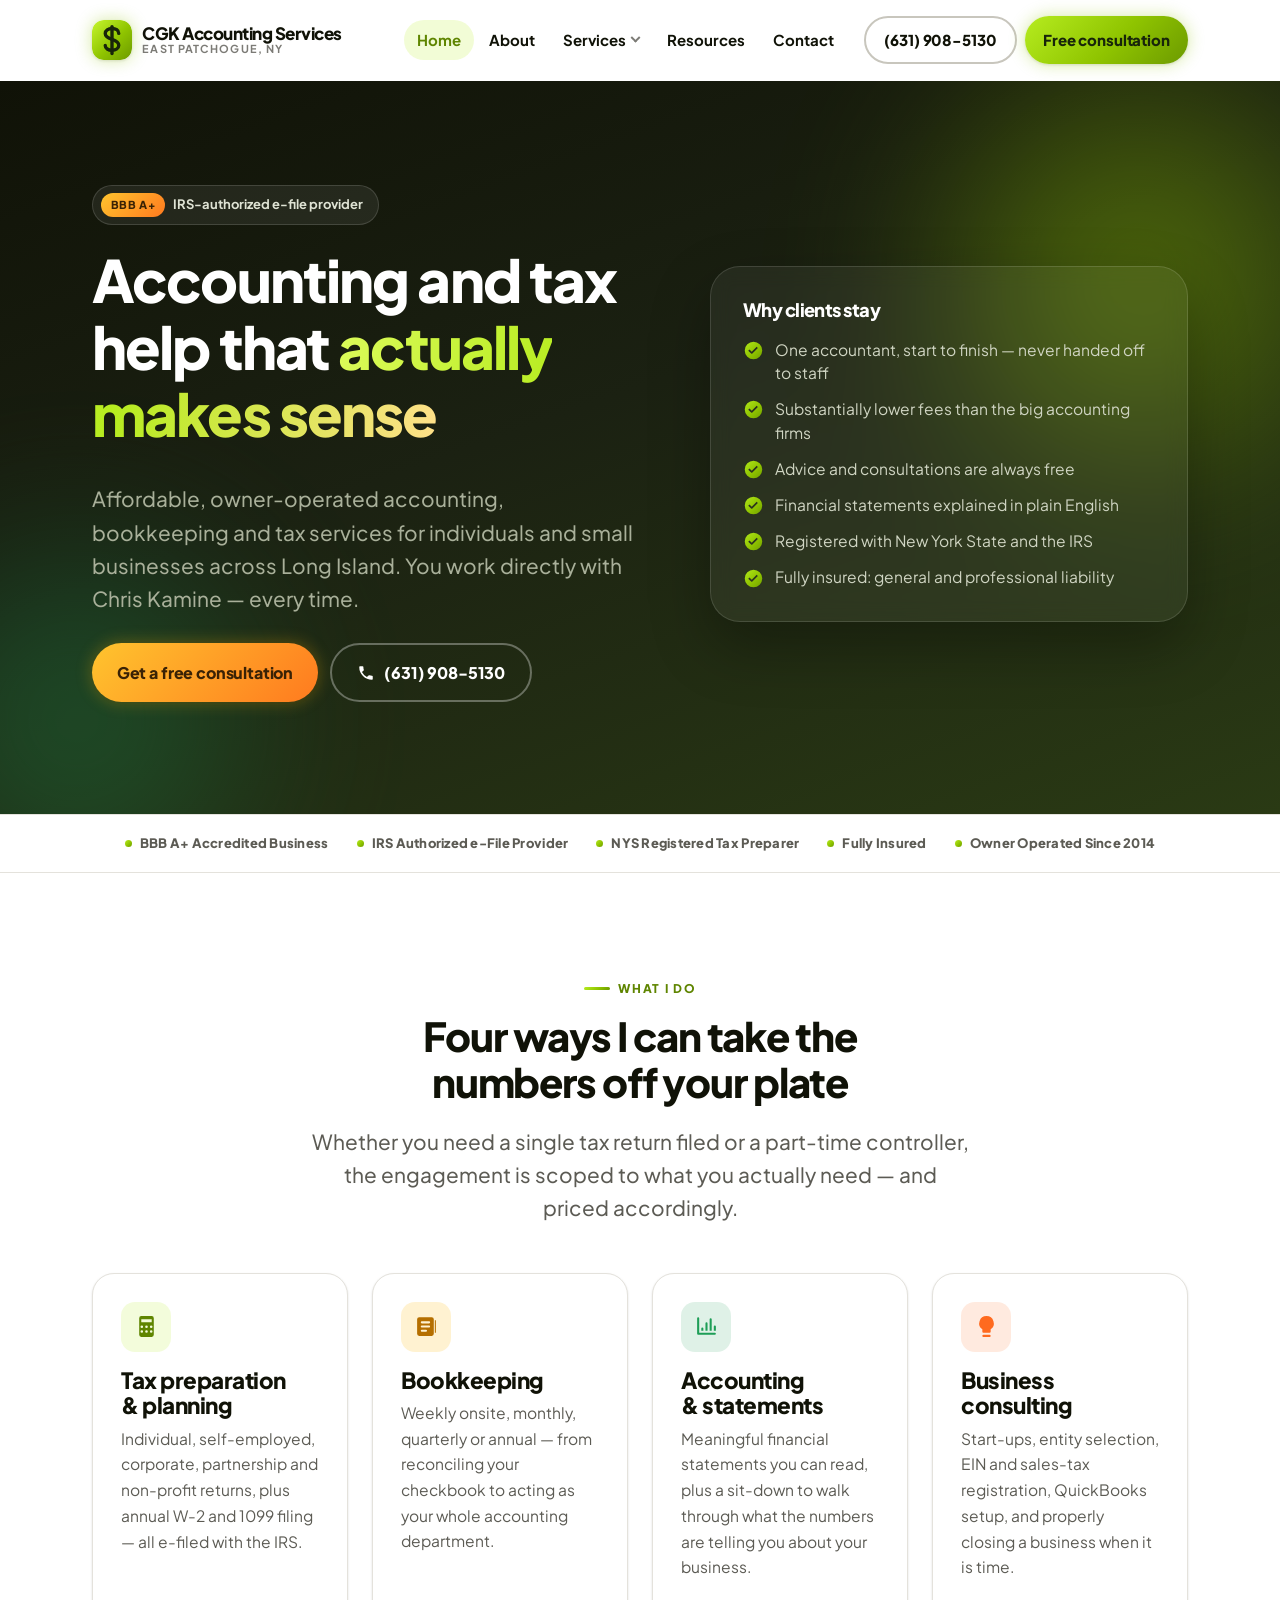
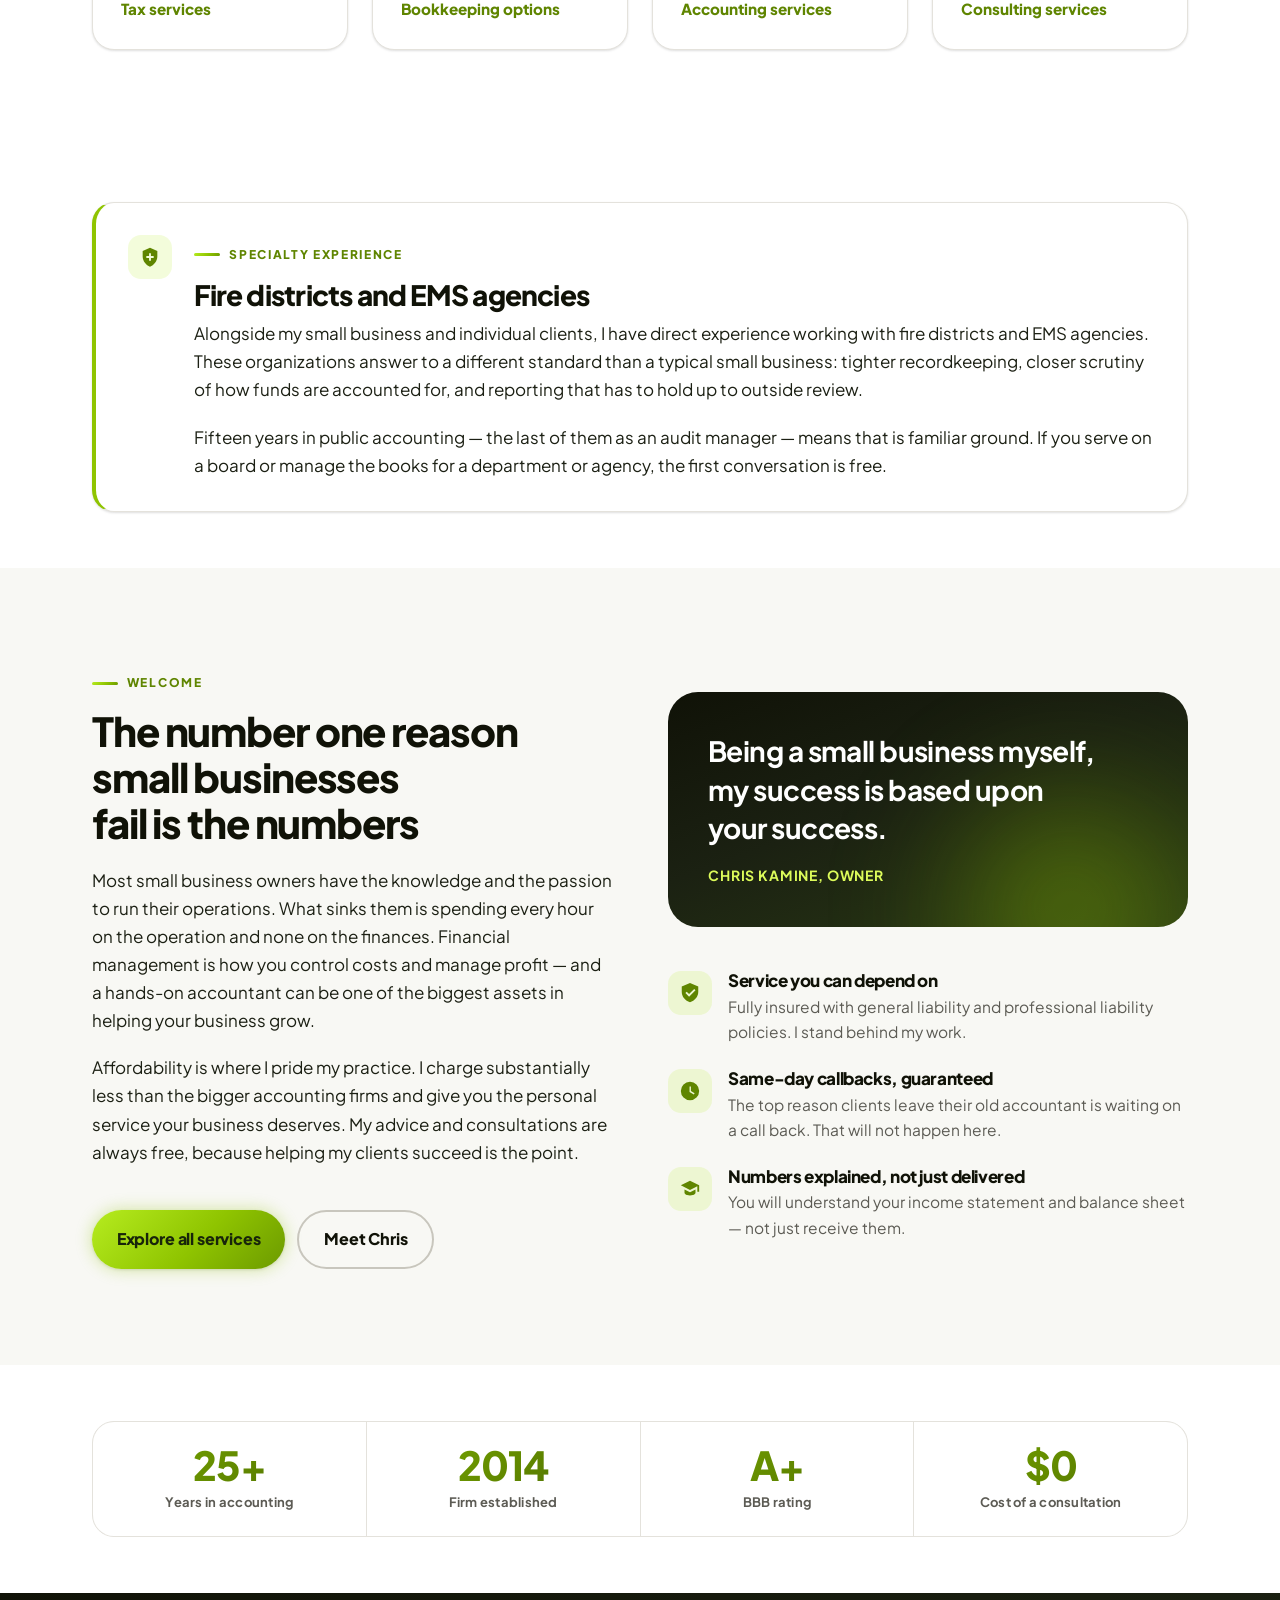
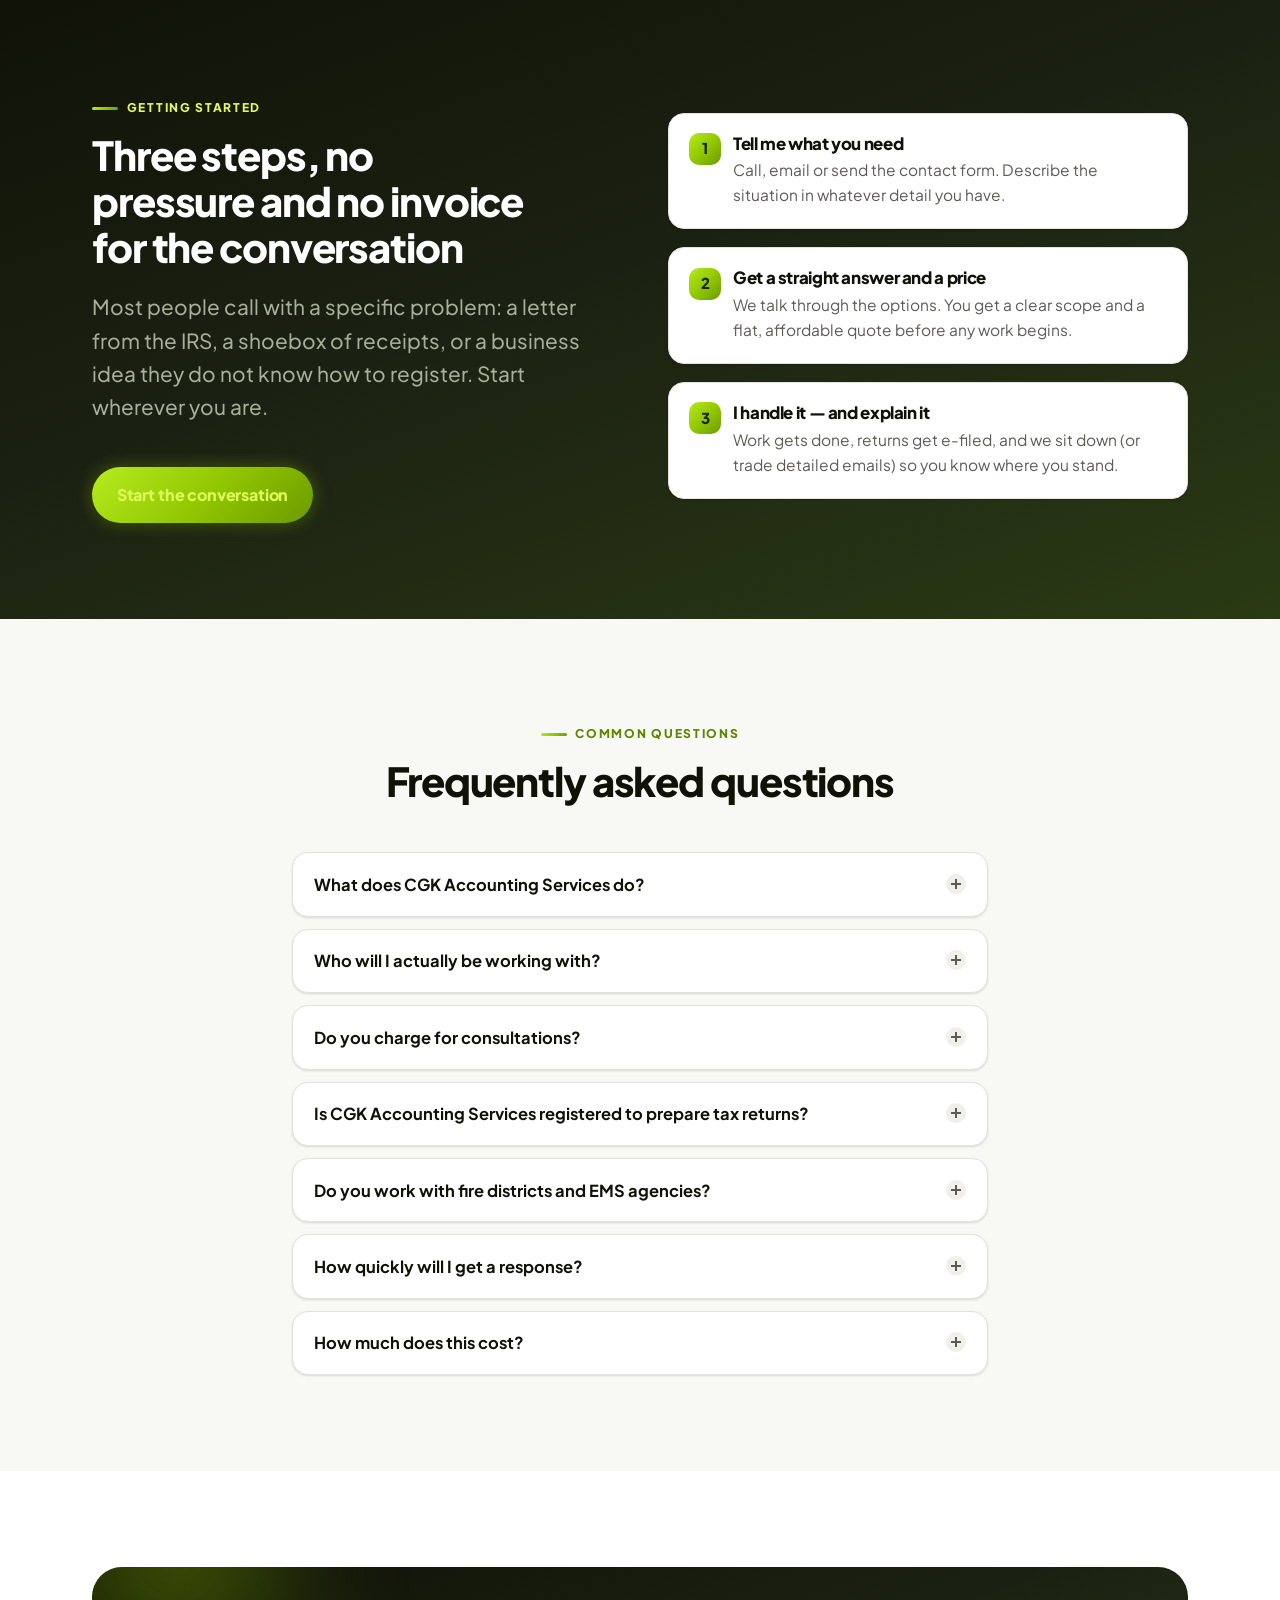
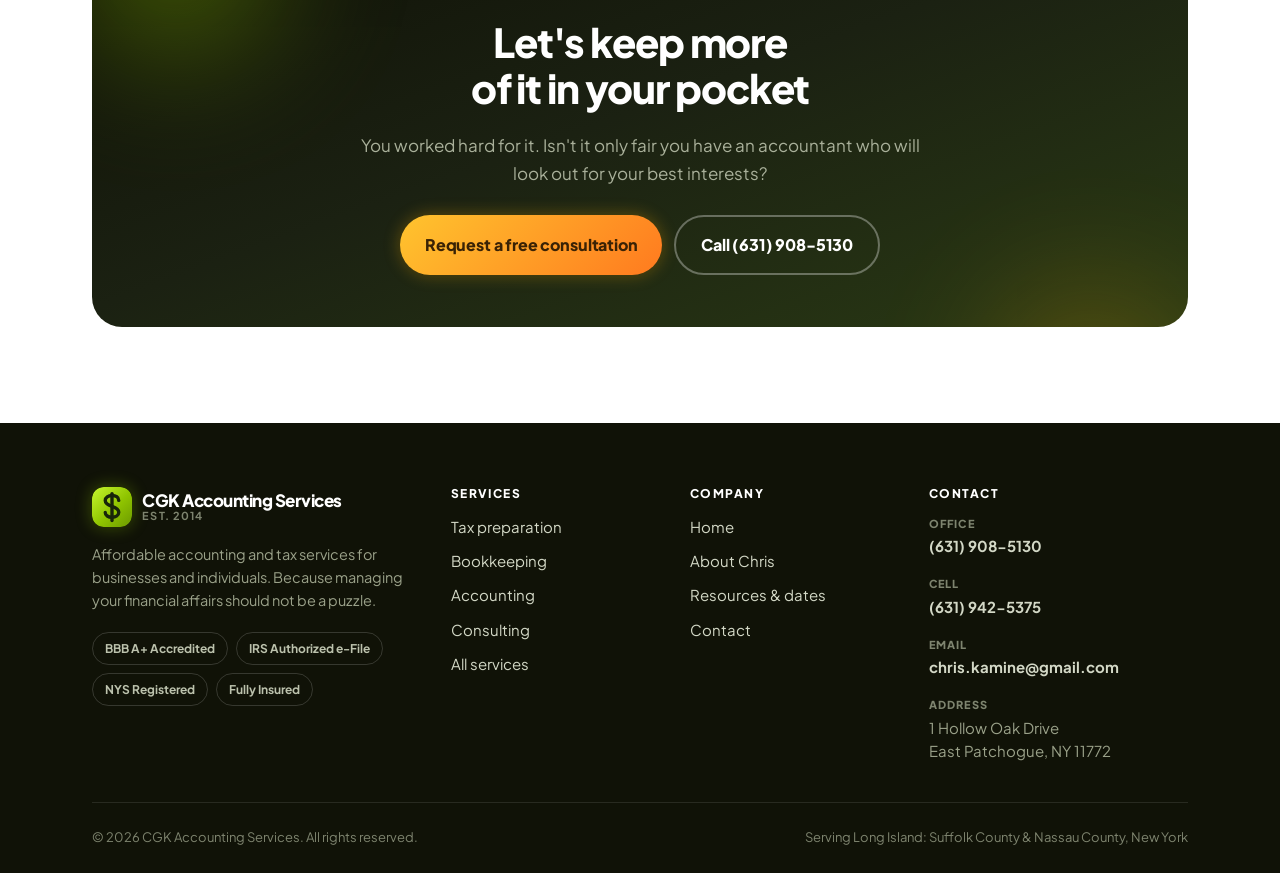
==== commit e34d12f1: "completion of cgk accounting" ====
--- a/index.html
+++ b/index.html
@@ -641,14 +641,22 @@
       <div class="footer-col footer-contact">
         <h2 id="f-contact">Contact</h2>
         <ul aria-labelledby="f-contact">
-          <li><span class="value"><a href="tel:+16319085130">(631) 908-5130</a></span><br>Office</li>
-          <li><span class="value"><a href="tel:+16319425375">(631) 942-5375</a></span><br>Cell</li>
           <li>
-            <span class="value">
-              <a href="/contact-us.html" data-email-user="chris.kamine" data-email-domain="gmail.com">Send a message</a>
-            </span><br>Email
+            <span class="label">Office</span>
+            <span class="value"><a href="tel:+16319085130">(631) 908-5130</a></span>
           </li>
           <li>
+            <span class="label">Cell</span>
+            <span class="value"><a href="tel:+16319425375">(631) 942-5375</a></span>
+          </li>
+          <li>
+            <span class="label">Email</span>
+            <span class="value">
+              <a href="/contact-us.html" data-email-user="chris.kamine" data-email-domain="gmail.com" data-email-show>Send a message</a>
+            </span>
+          </li>
+          <li>
+            <span class="label">Address</span>
             <address>1 Hollow Oak Drive<br>East Patchogue, NY 11772</address>
           </li>
         </ul>
--- a/assets/css/styles.css
+++ b/assets/css/styles.css
@@ -60,8 +60,13 @@
   --shadow-sm: 0 1px 2px rgba(16, 18, 7, 0.06), 0 1px 3px rgba(16, 18, 7, 0.08);
   --shadow-md: 0 4px 12px rgba(16, 18, 7, 0.07), 0 12px 28px rgba(16, 18, 7, 0.08);
   --shadow-lg: 0 10px 24px rgba(16, 18, 7, 0.09), 0 28px 60px rgba(16, 18, 7, 0.13);
-  --shadow-lime: 0 8px 20px rgba(143, 196, 0, 0.4);
-  --shadow-gold: 0 8px 20px rgba(240, 165, 0, 0.34);
+  /* Accent glows are centred (no y-offset) with a spread radius, so the halo
+     sits evenly around the whole element instead of pooling underneath it.
+     A separate hairline shadow does the grounding. */
+  --shadow-lime: 0 0 16px 1px rgba(143, 196, 0, 0.32), 0 1px 3px rgba(16, 18, 7, 0.12);
+  --shadow-lime-lift: 0 0 26px 5px rgba(143, 196, 0, 0.42), 0 2px 6px rgba(16, 18, 7, 0.14);
+  --shadow-gold: 0 0 16px 1px rgba(240, 165, 0, 0.3), 0 1px 3px rgba(16, 18, 7, 0.12);
+  --shadow-gold-lift: 0 0 26px 5px rgba(240, 165, 0, 0.4), 0 2px 6px rgba(16, 18, 7, 0.14);
 
   /* Geometry */
   --r-sm: 10px;
@@ -417,7 +422,7 @@
   color: var(--btn-fg);
   transform: translateY(-2px);
   filter: saturate(1.15) brightness(1.04);
-  box-shadow: 0 12px 28px rgba(15, 191, 163, 0.42);
+  box-shadow: var(--shadow-lime-lift);
 }
 
 .btn:active {
@@ -430,7 +435,7 @@
   box-shadow: var(--shadow-gold);
 }
 .btn--gold:hover {
-  box-shadow: 0 12px 28px rgba(255, 169, 22, 0.42);
+  box-shadow: var(--shadow-gold-lift);
 }
 
 .btn--ghost {
@@ -1933,25 +1938,6 @@
   display: block;
 }
 
-/* Checkbox */
-.check {
-  display: flex;
-  align-items: flex-start;
-  gap: 0.7rem;
-  font-size: 0.9375rem;
-  color: var(--stone-700);
-  cursor: pointer;
-}
-
-.check input[type="checkbox"] {
-  flex: none;
-  width: 22px;
-  height: 22px;
-  margin: 1px 0 0;
-  accent-color: var(--lime-600);
-  cursor: pointer;
-}
-
 /* Character counter */
 .counter {
   align-self: flex-end;
@@ -2207,9 +2193,25 @@
   margin: 0;
 }
 
+/* Label sits above the value, matching the contact page layout. */
+.footer-contact .label {
+  display: block;
+  font-size: 0.6875rem;
+  font-weight: 800;
+  letter-spacing: 0.1em;
+  text-transform: uppercase;
+  color: #7e846f;
+  margin-bottom: 0.1rem;
+}
+
 .footer-contact .value {
+  display: block;
   color: var(--white);
   font-weight: 700;
+}
+
+.footer-contact ul {
+  gap: 1rem;
 }
 
 .footer-contact address {
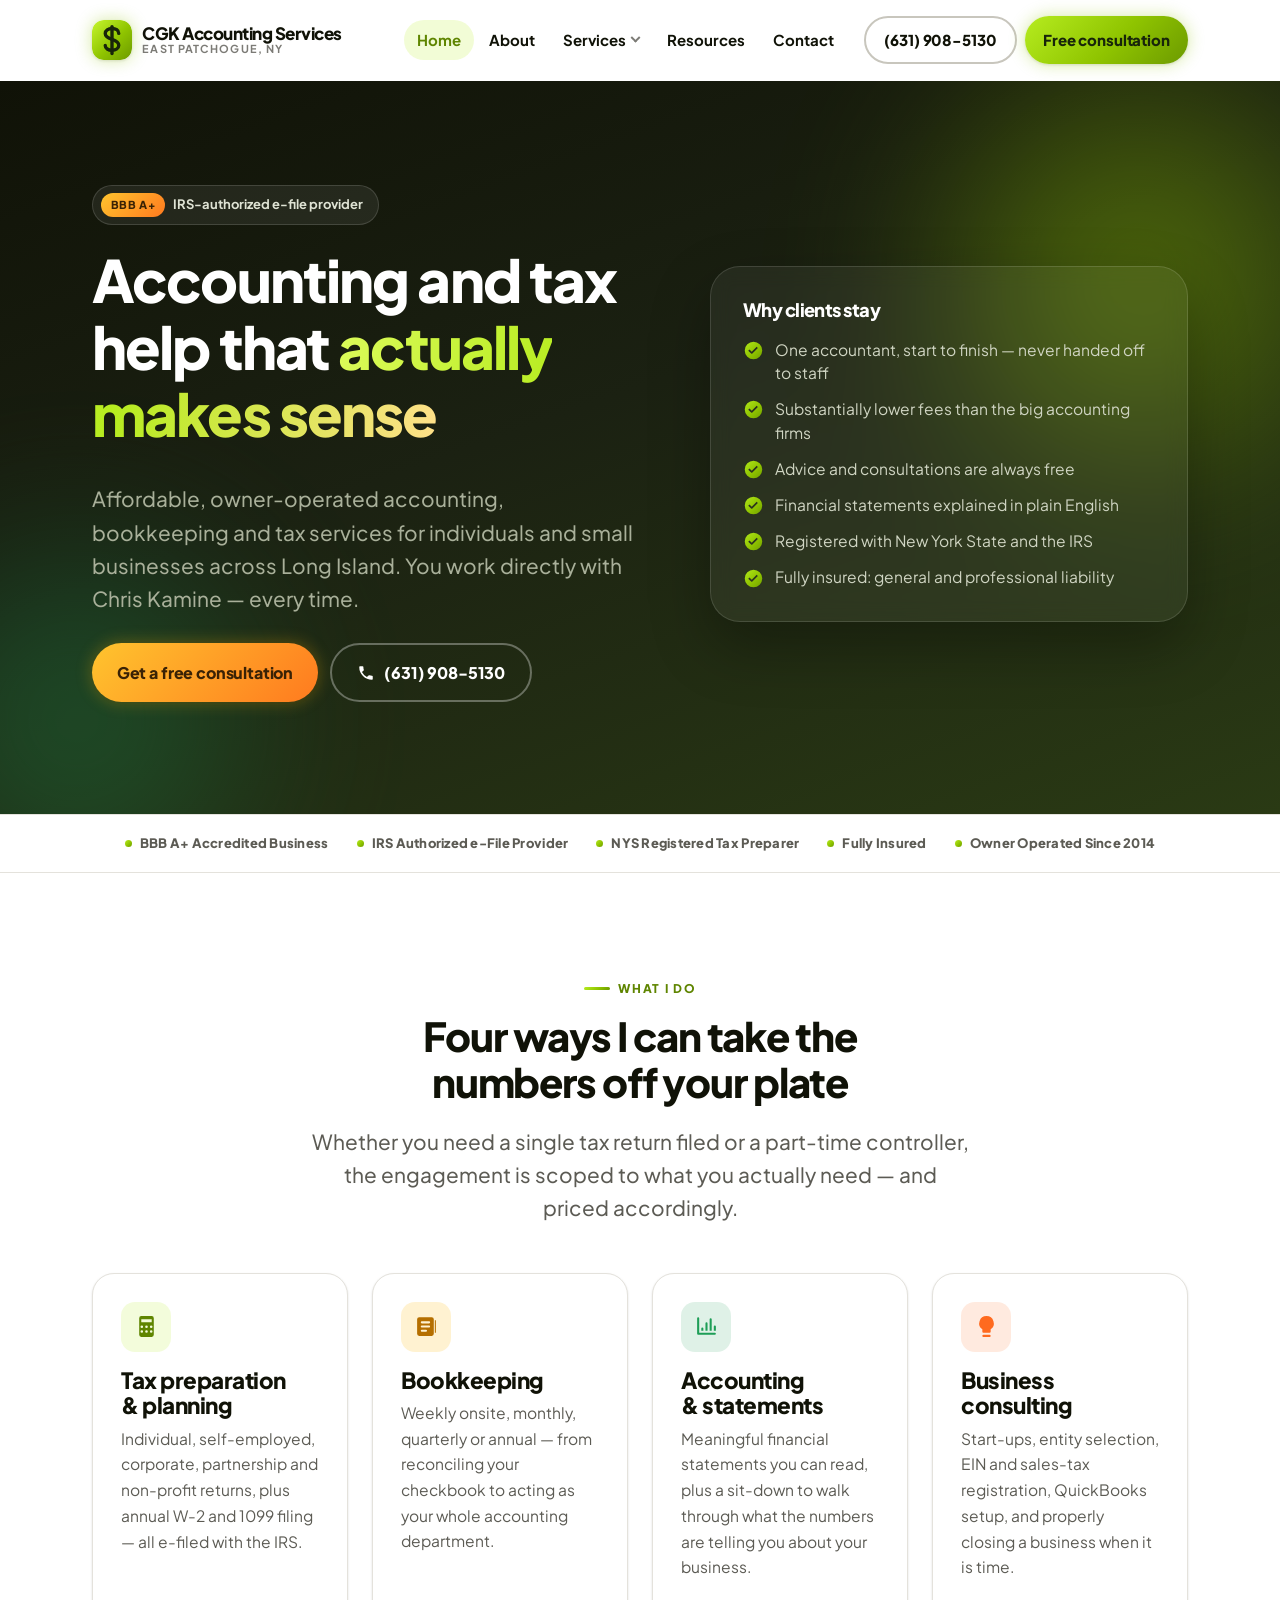
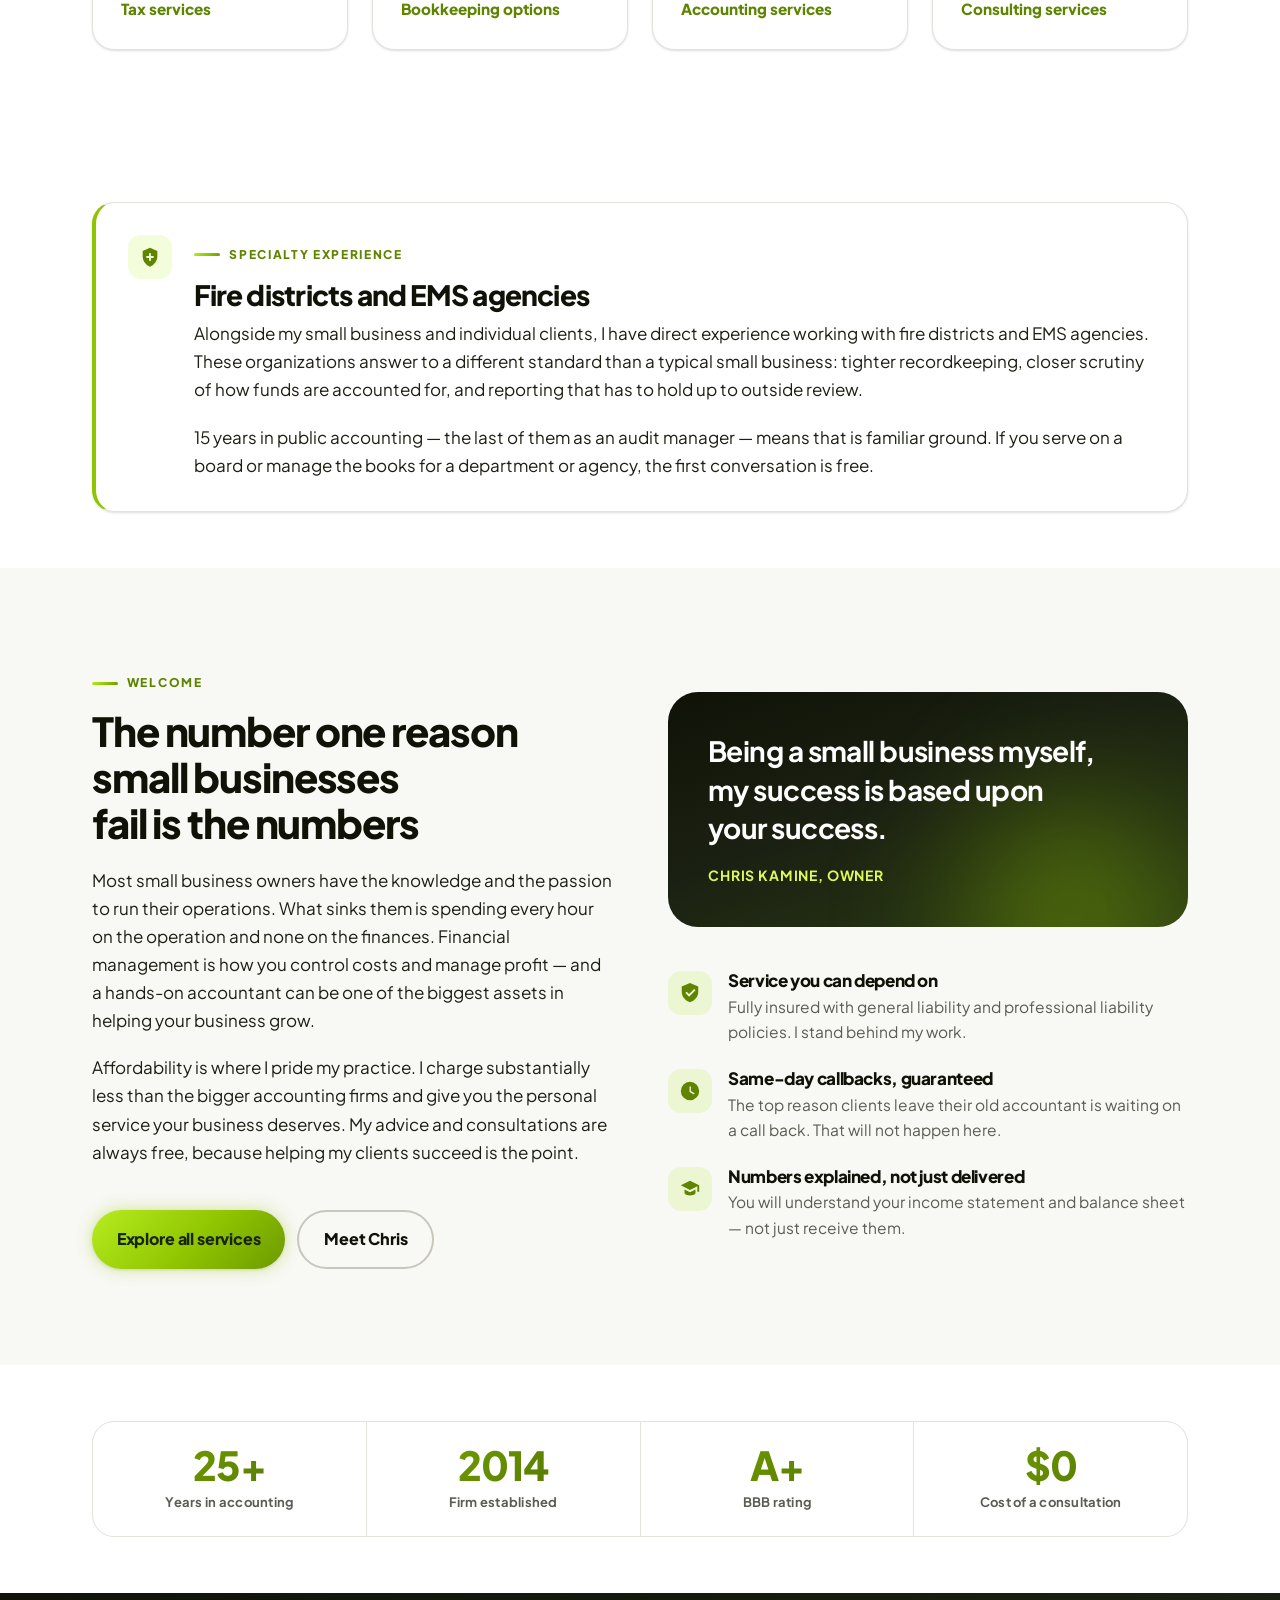
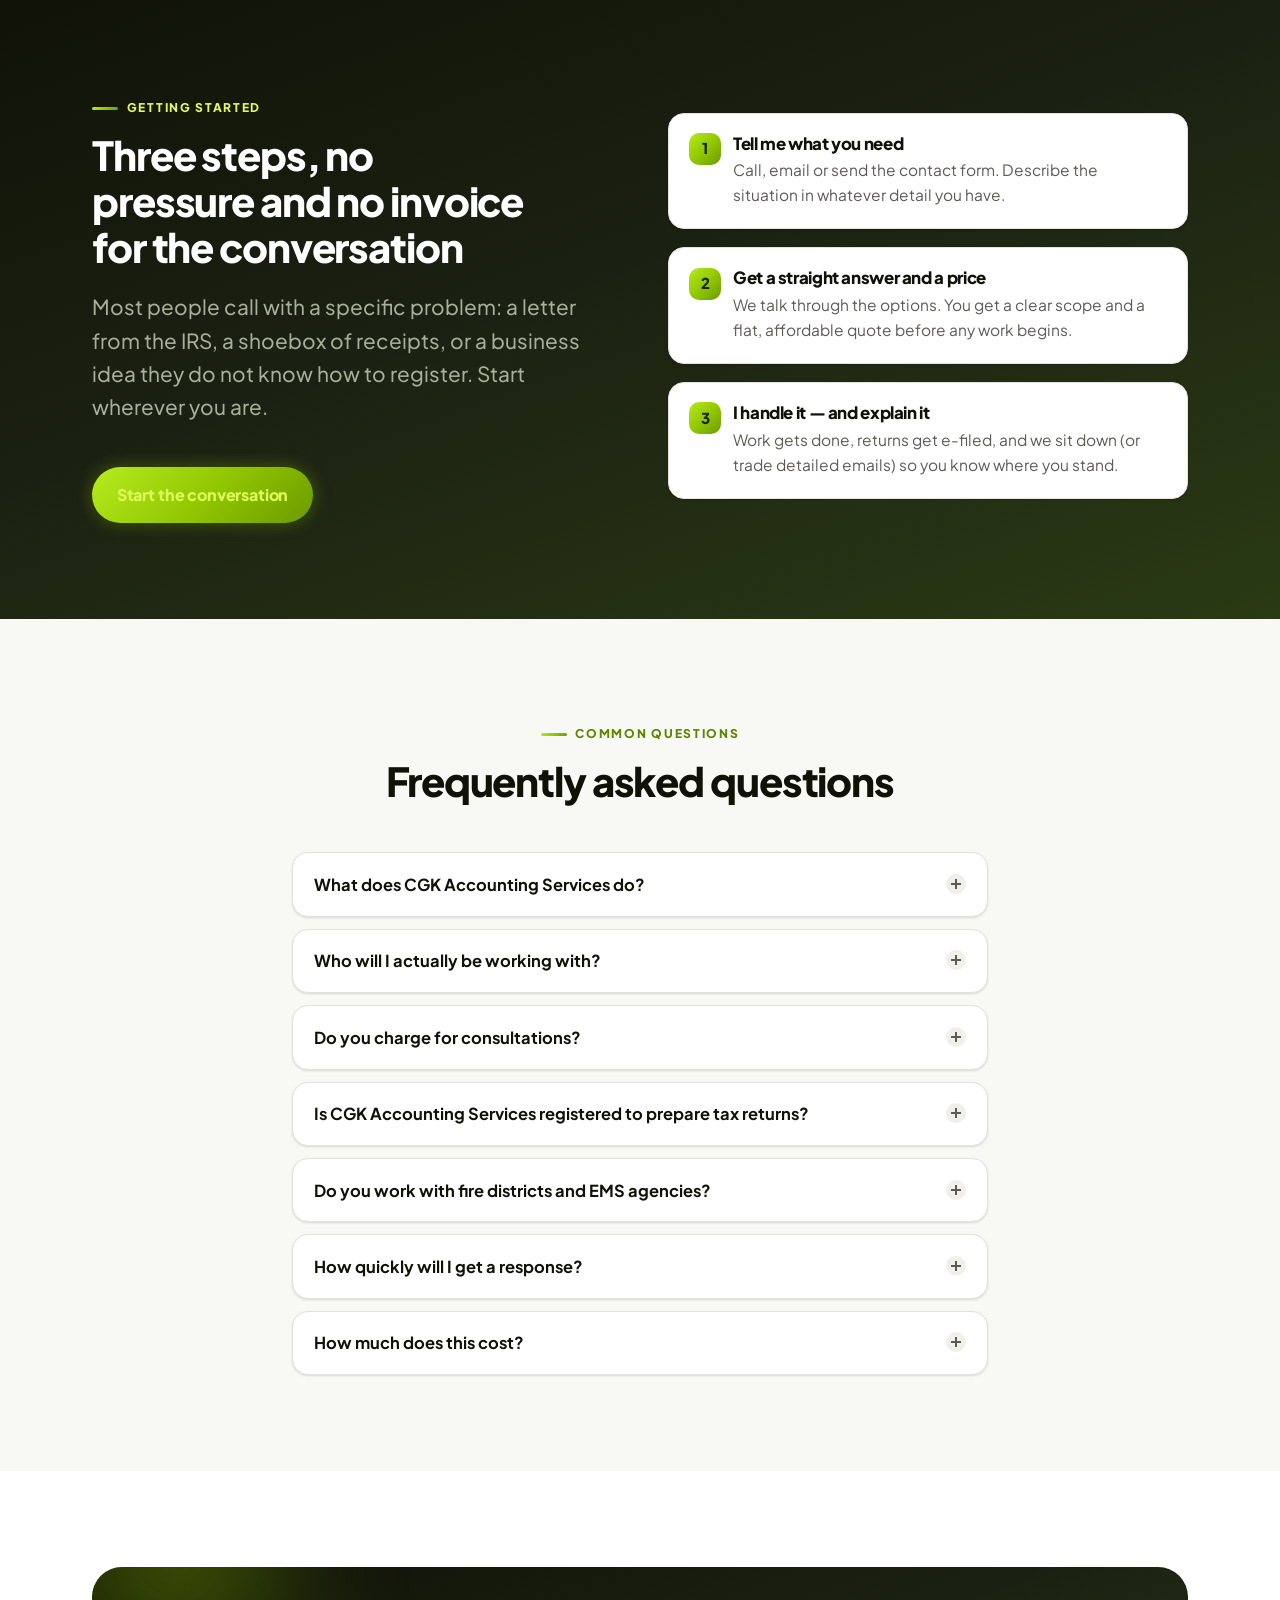
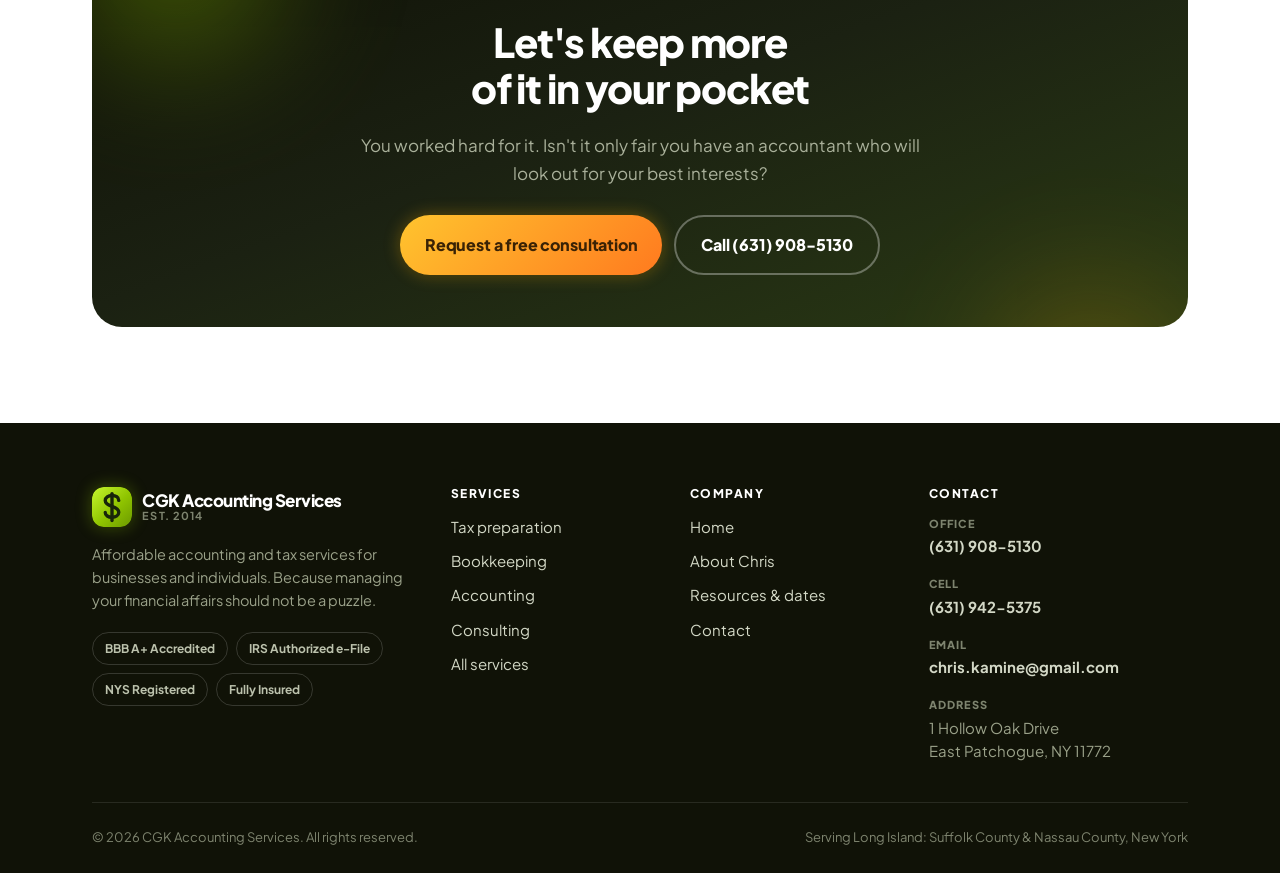
==== commit 5a3fe213: "autoincrementing years of business and experience. Added link to better business bureau" ====
--- a/index.html
+++ b/index.html
@@ -234,7 +234,7 @@
   <section class="hero">
     <div class="wrap hero__grid">
       <div>
-        <p class="hero__badge"><b>BBB A+</b> IRS-authorized e-file provider</p>
+        <a class="hero__badge" href="https://www.bbb.org/us/ny/east-patchogue/profile/bookkeeping-services/cgk-accounting-services-0121-87172638?utm_source=gemini" target="_blank" rel="noopener noreferrer" title="https://www.bbb.org/us/ny/east-patchogue/profile/bookkeeping-services/cgk-accounting-services-0121-87172638?utm_source=gemini"><b>BBB A+</b> IRS-authorized e-file provider</a>
         <h1>Accounting and tax help that <span class="gradient-text">actually makes sense</span></h1>
         <p class="lede">
           Affordable, owner-operated accounting, bookkeeping and tax services for individuals and
@@ -357,7 +357,7 @@
             review.
           </p>
           <p class="mb-0">
-            Fifteen years in public accounting — the last of them as an audit manager — means that
+            <span data-years-base="15" data-years-base-year="2026">15</span> years in public accounting — the last of them as an audit manager — means that
             is familiar ground. If you serve on a board or manage the books for a department or
             agency, the first conversation is free.
           </p>
@@ -545,7 +545,7 @@
               Yes. Alongside small business and individual clients, CGK Accounting Services has
               direct experience working with fire districts and EMS agencies.
               These organizations operate under tighter recordkeeping and reporting expectations
-              than a typical small business, and fifteen years in public accounting — the last of
+              than a typical small business, and <span data-years-base="15" data-years-base-year="2026">15</span> years in public accounting — the last of
               them as an audit manager — apply directly to that work.
             </p>
           </div>
--- a/assets/css/styles.css
+++ b/assets/css/styles.css
@@ -1000,6 +1000,15 @@
   white-space: nowrap;
 }
 
+a.hero__badge,
+a.hero__badge:hover,
+a.hero__badge:focus,
+a.hero__badge:visited {
+  color: #dfe3d4;
+  text-decoration: none;
+  cursor: pointer;
+}
+
 /* Hero card (right column) */
 .hero__card {
   background: rgba(255, 255, 255, 0.055);
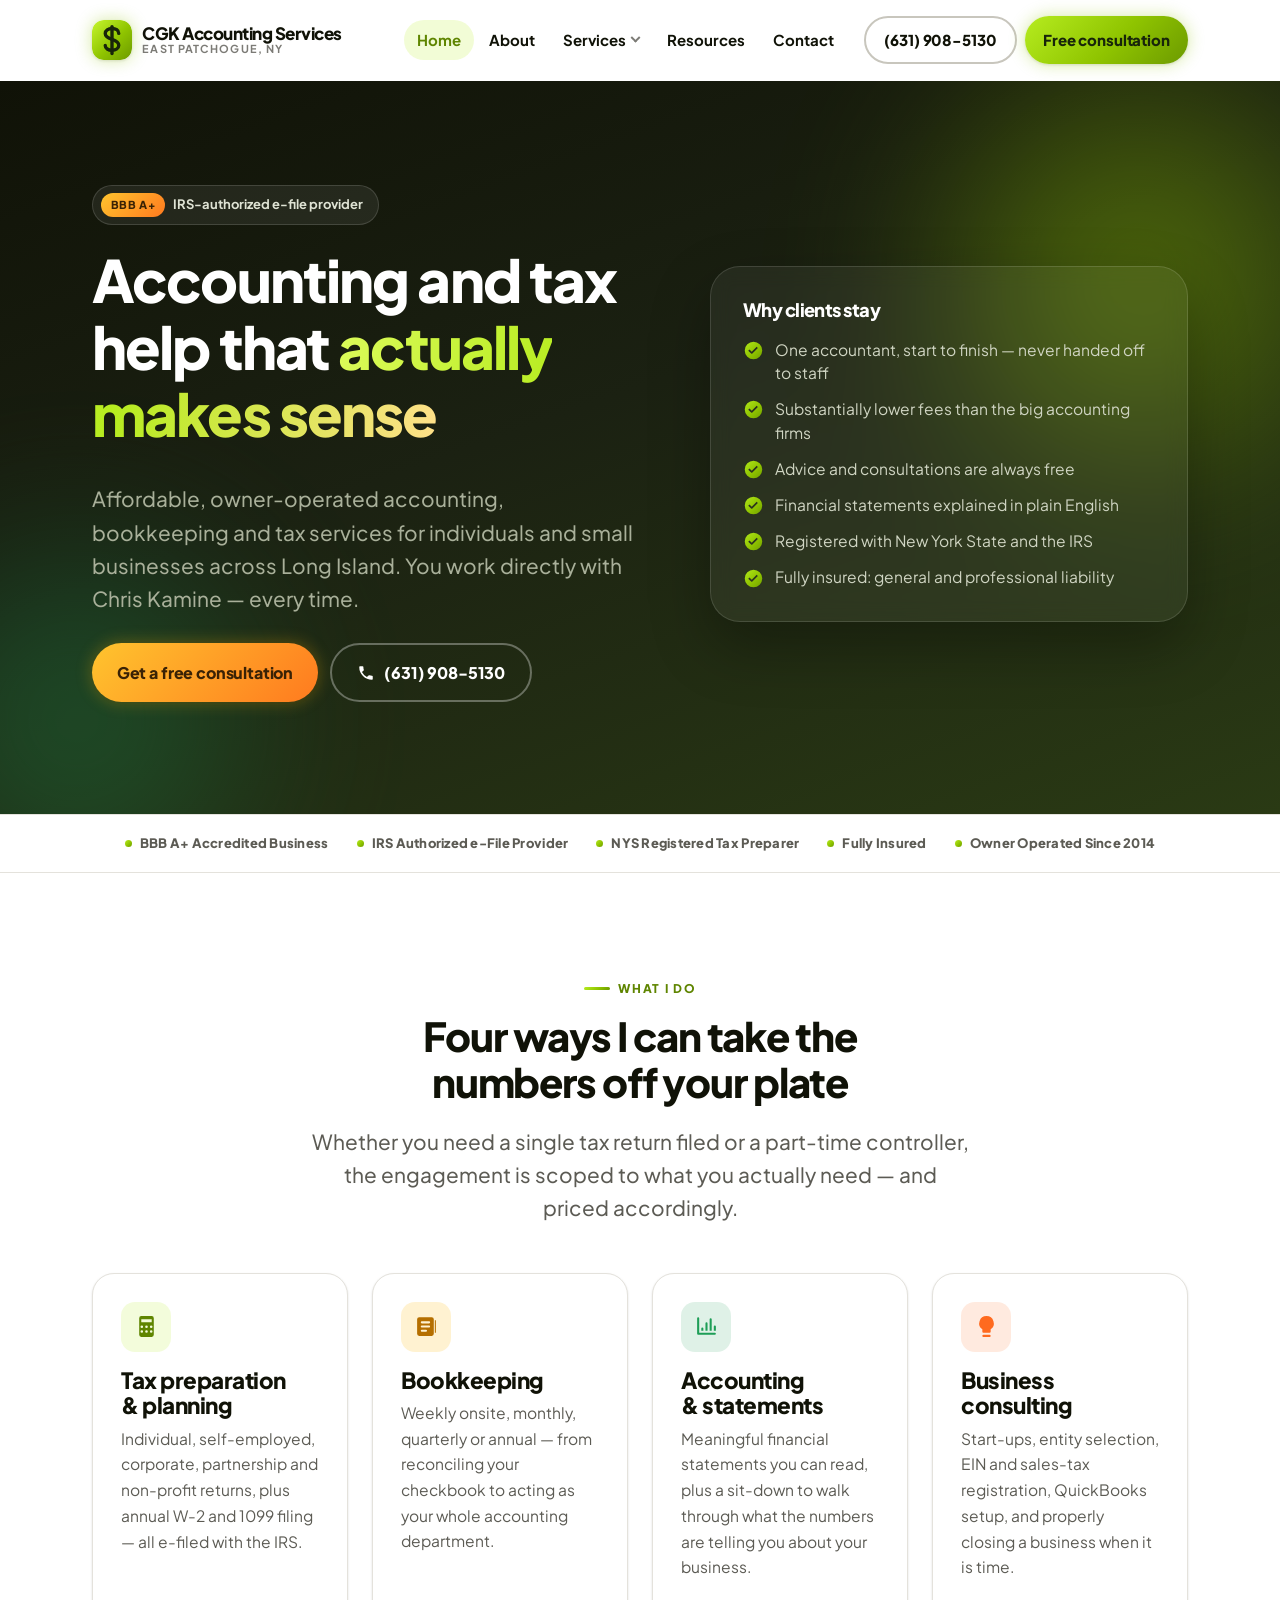
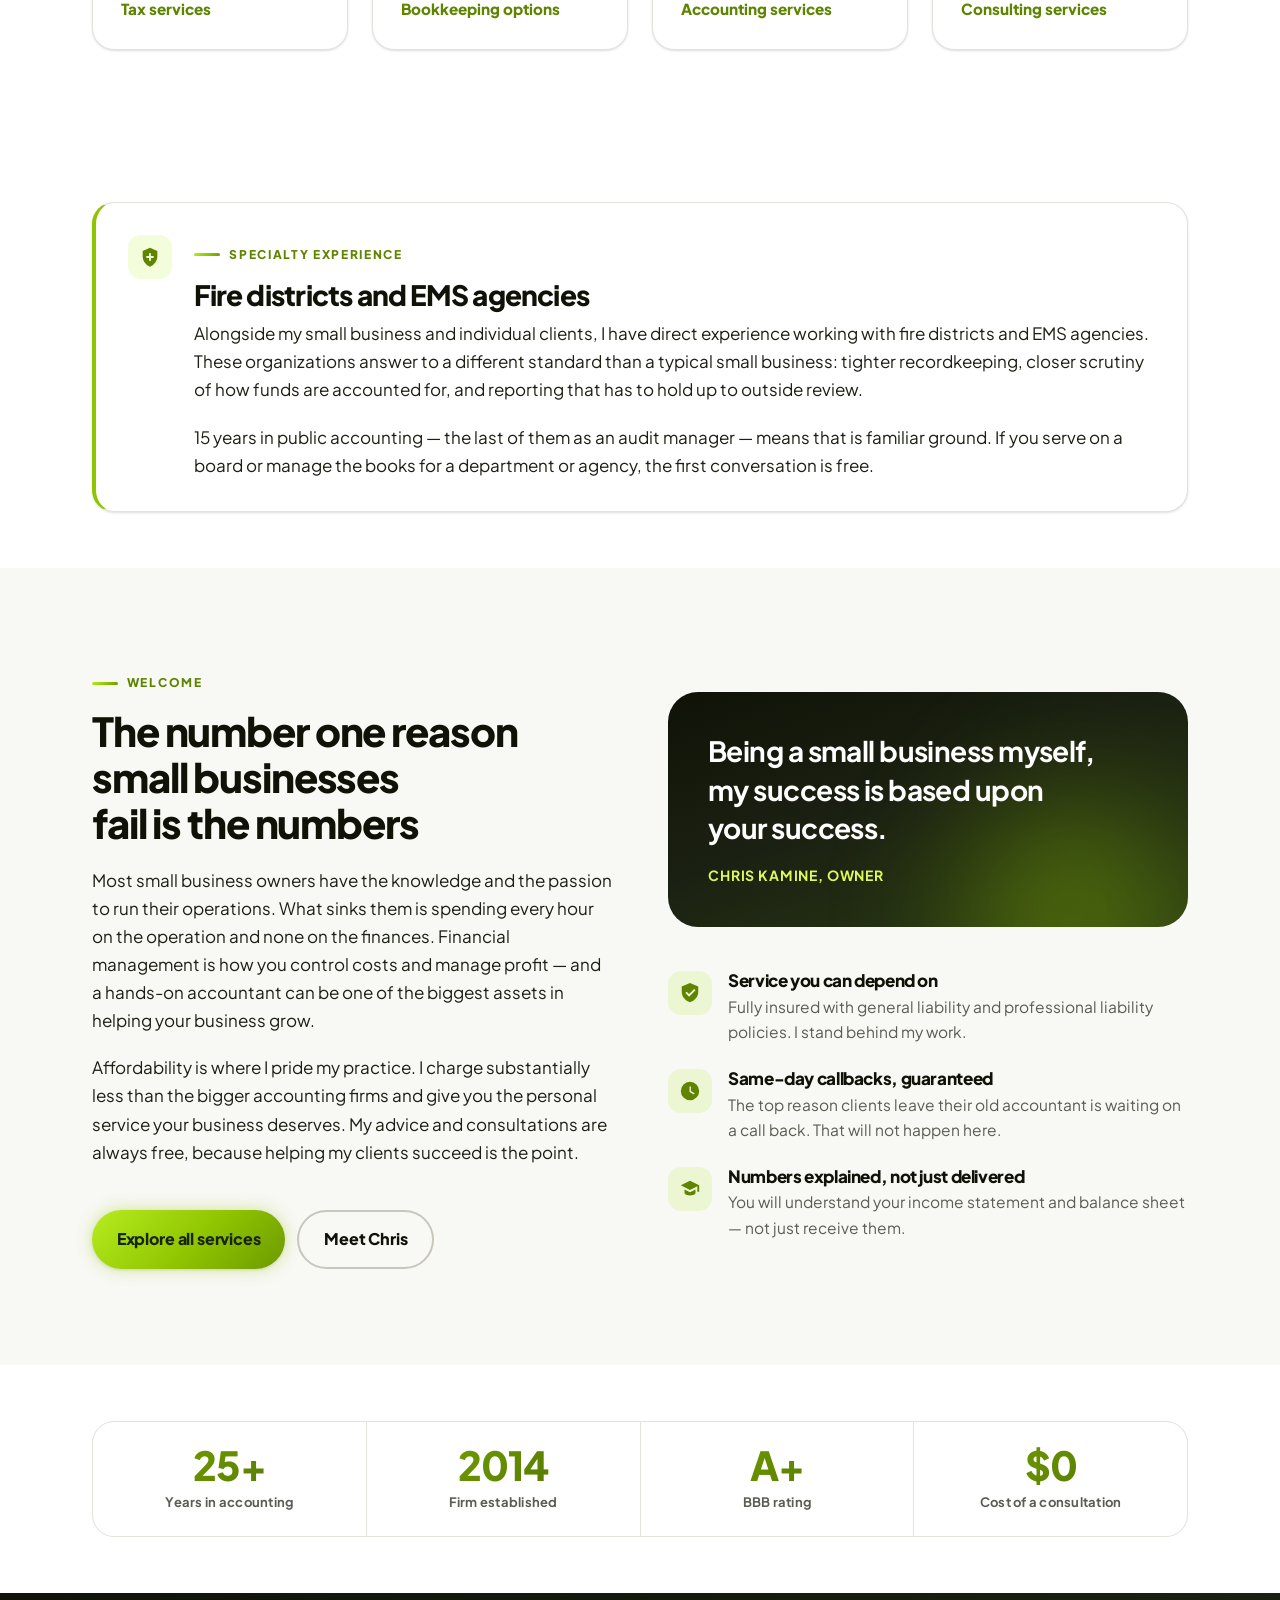
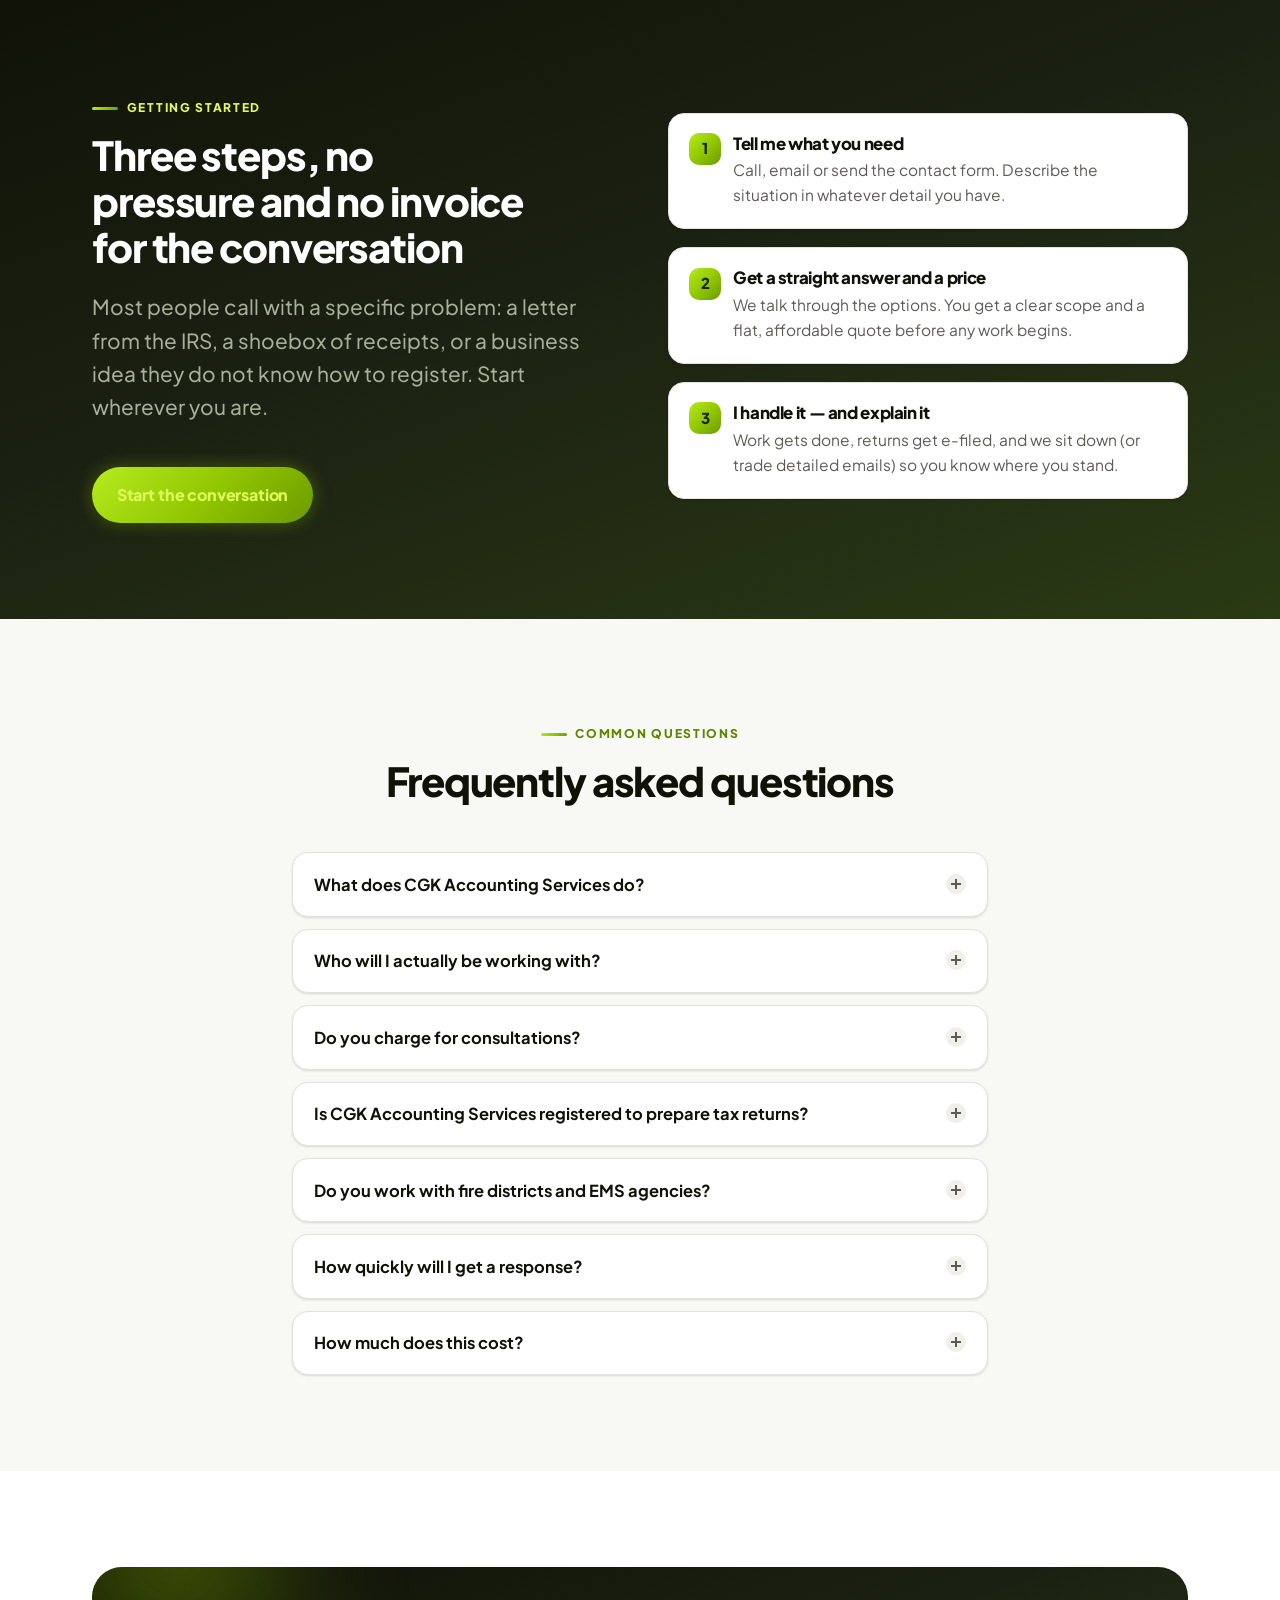
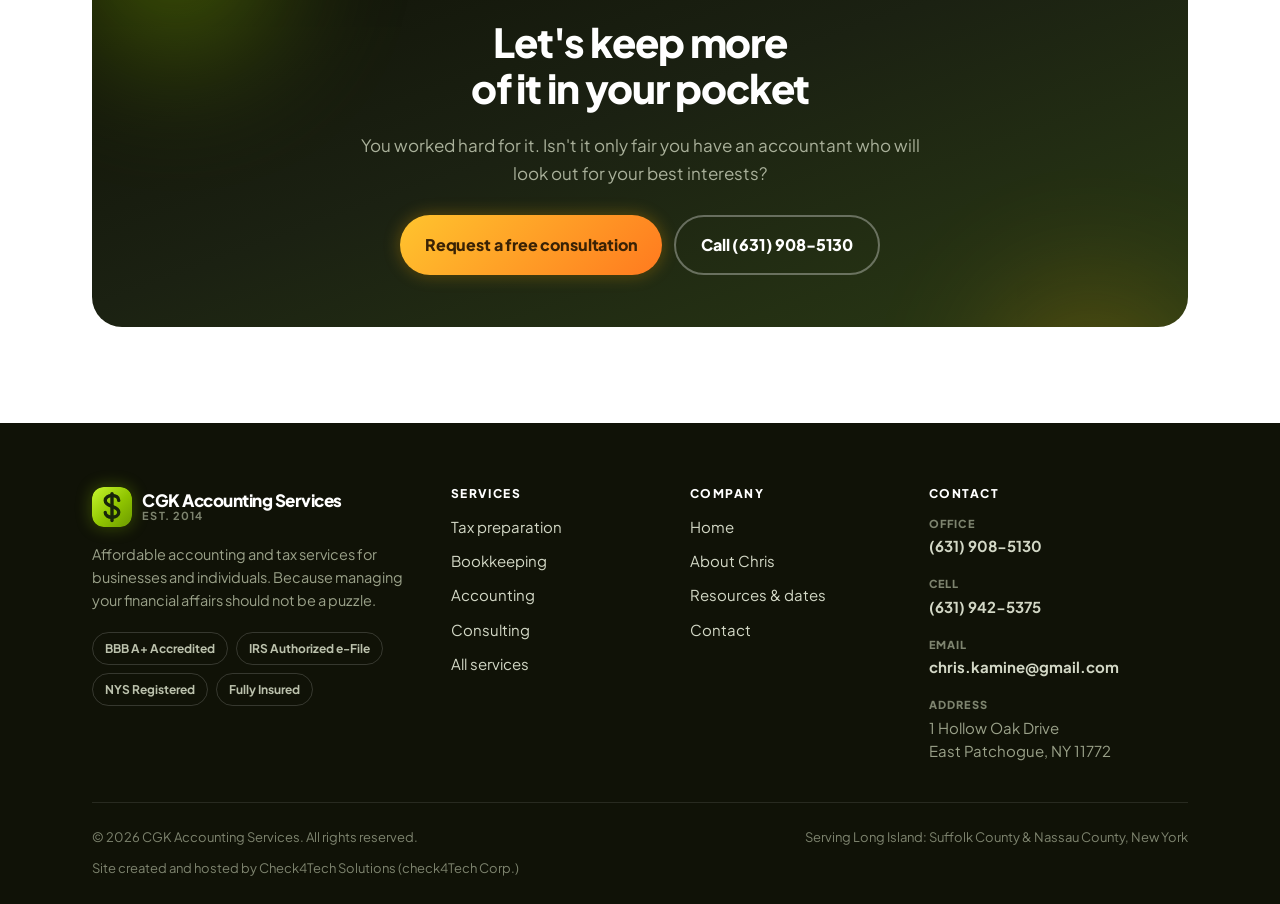
==== commit 98085f61: "added check4tech copyright" ====
--- a/index.html
+++ b/index.html
@@ -666,6 +666,7 @@
     <div class="footer-bottom">
       <p>&copy; <span data-year>2026</span> CGK Accounting Services. All rights reserved.</p>
       <p>Serving Long Island: Suffolk County &amp; Nassau County, New York</p>
+      <p class="footer-credit">Site created and hosted by Check4Tech Solutions (check4Tech Corp.)</p>
     </div>
   </div>
 </footer>
--- a/assets/css/styles.css
+++ b/assets/css/styles.css
@@ -2261,6 +2261,10 @@
   margin: 0;
 }
 
+.footer-credit {
+  flex: 1 0 100%;
+}
+
 /* Sticky mobile call bar */
 .callbar {
   position: fixed;
